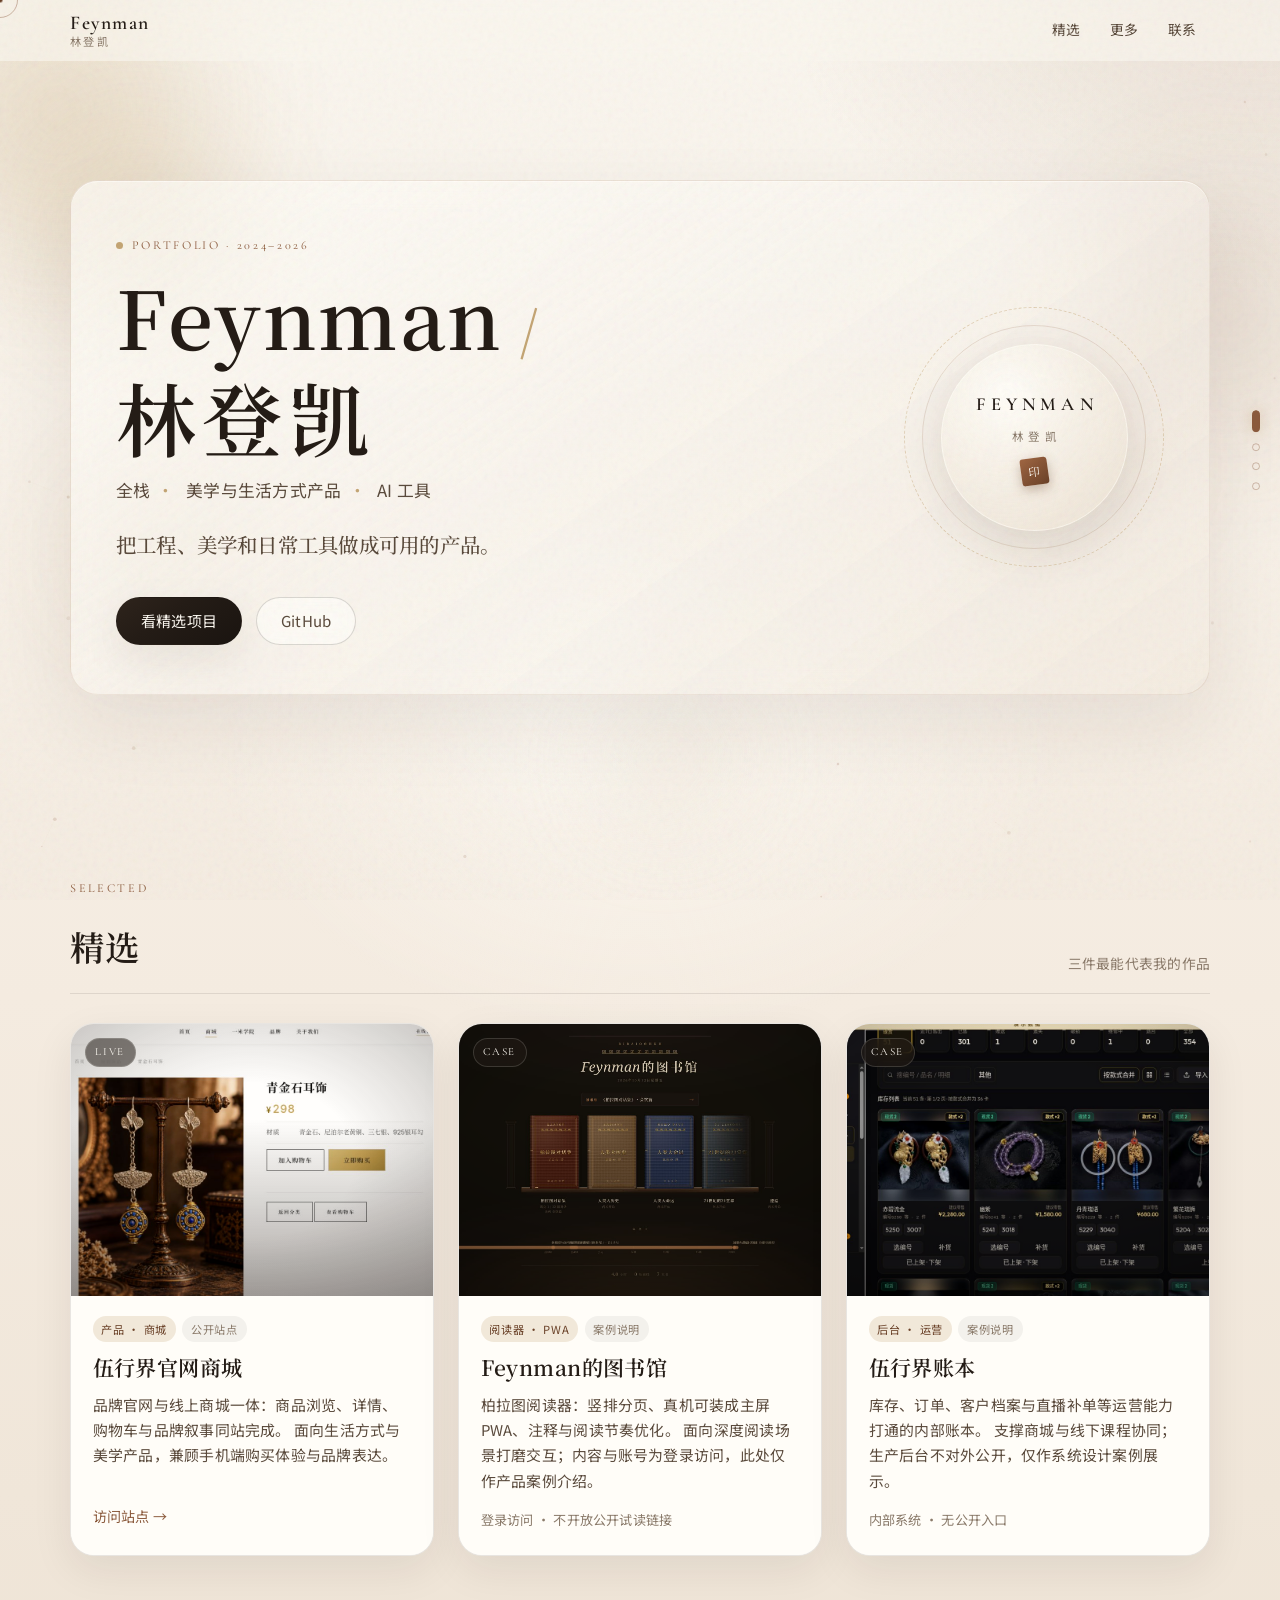
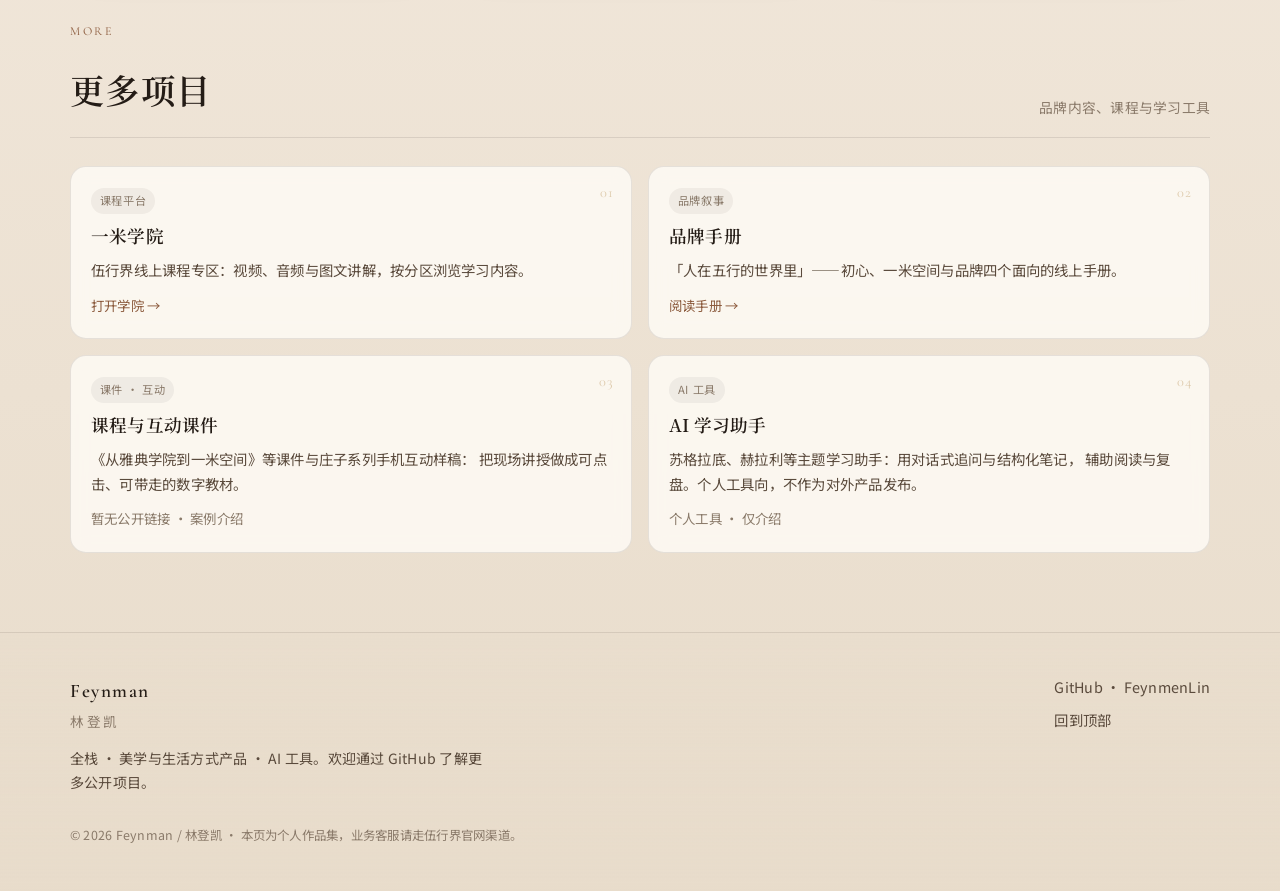
==== index.html @ cd32bf7f "Add Feynman portfolio site Static HTML, CSS, and JS for the Feynman portfolio, including featured im" ====
<!DOCTYPE html>
<html lang="zh-Hans">
<head>
  <meta charset="utf-8" />
  <meta name="viewport" content="width=device-width, initial-scale=1" />
  <meta name="description" content="Feynman / 林登凯的个人作品集：全栈工程、美学与生活方式产品、AI 工具。" />
  <meta name="author" content="Feynman / 林登凯" />
  <meta property="og:title" content="Feynman / 林登凯 · 作品集" />
  <meta property="og:description" content="把工程、美学和日常工具做成可用的产品。" />
  <meta property="og:type" content="website" />
  <meta name="theme-color" content="#f4ebe0" />
  <title>Feynman / 林登凯 · 作品集</title>
  <link rel="preconnect" href="https://fonts.googleapis.com" />
  <link rel="preconnect" href="https://fonts.gstatic.com" crossorigin />
  <link href="https://fonts.googleapis.com/css2?family=Cormorant+Garamond:ital,wght@0,500;0,600;1,500&family=Noto+Sans+SC:wght@400;500;600&family=Noto+Serif+SC:wght@500;600&display=swap" rel="stylesheet" />
  <link rel="stylesheet" href="styles.css" />
</head>
<body>
  <div class="grain" aria-hidden="true"></div>
  <canvas class="dot-field" id="dot-field" aria-hidden="true"></canvas>
  <div class="scroll-progress" id="scroll-progress" aria-hidden="true"></div>
  <div class="cursor-dot" aria-hidden="true"></div>
  <div class="cursor-ring" aria-hidden="true"></div>

  <a class="skip" href="#main">跳到正文</a>

  <aside class="section-rail" aria-hidden="true">
    <a href="#top" data-rail="top" title="首页"></a>
    <a href="#featured" data-rail="featured" title="精选"></a>
    <a href="#more" data-rail="more" title="更多"></a>
    <a href="#contact" data-rail="contact" title="联系"></a>
  </aside>

  <header class="topnav" id="topnav">
    <div class="wrap inner">
      <a class="brand" href="#top" aria-label="回到顶部" data-magnetic>
        <span class="en">Feynman</span>
        <span class="zh">林登凯</span>
      </a>
      <nav class="nav-links" aria-label="页面导航">
        <a href="#featured" data-magnetic>精选</a>
        <a href="#more" data-magnetic>更多</a>
        <a href="#contact" data-magnetic>联系</a>
      </nav>
    </div>
  </header>

  <main id="main">
    <section class="hero wrap" id="top">
      <div class="hero-aurora" aria-hidden="true">
        <span class="mesh mesh-a"></span>
        <span class="mesh mesh-b"></span>
        <span class="mesh mesh-c"></span>
        <span class="mesh mesh-d"></span>
      </div>
      <div class="hero-orbs" aria-hidden="true">
        <span class="orb orb-a"></span>
        <span class="orb orb-b"></span>
        <span class="orb orb-c"></span>
      </div>

      <div class="hero-panel" data-tilt>
        <div class="hero-copy" data-reveal>
          <p class="hero-kicker"><span class="kicker-pulse"></span>Portfolio · 2024–2026</p>
          <h1 class="hero-title" aria-label="Feynman / 林登凯">
            <span class="title-line" data-split="Feynman"></span>
            <span class="title-sep" aria-hidden="true">/</span>
            <span class="title-line zh-line" data-split="林登凯"></span>
          </h1>
          <p class="hero-roles">
            <span>全栈</span><span class="dot">·</span>
            <span>美学与生活方式产品</span><span class="dot">·</span>
            <span>AI 工具</span>
          </p>
          <p class="hero-lead">把工程、美学和日常工具做成可用的产品。</p>
          <div class="hero-actions">
            <a class="btn btn-primary" href="#featured" data-magnetic>
              <span>看精选项目</span>
              <span class="btn-sheen" aria-hidden="true"></span>
            </a>
            <a class="btn btn-ghost" href="https://github.com/FeynmenLin" target="_blank" rel="noopener noreferrer" data-magnetic>GitHub</a>
          </div>
        </div>

        <div class="hero-aside" data-reveal data-reveal-delay="160" aria-hidden="true">
          <div class="hero-seal">
            <div class="seal-ring seal-ring-outer"></div>
            <div class="seal-ring seal-ring-mid"></div>
            <div class="seal-core">
              <span class="seal-en">FEYNMAN</span>
              <span class="seal-zh">林登凯</span>
              <span class="seal-mark">印</span>
            </div>
            <div class="seal-glow"></div>
          </div>
        </div>
      </div>
    </section>

    <section class="wrap section" id="featured" aria-labelledby="featured-title">
      <div class="section-head" data-reveal>
        <div>
          <p class="section-kicker">Selected</p>
          <h2 id="featured-title">精选</h2>
        </div>
        <p class="hint">三件最能代表我的作品</p>
      </div>

      <div class="featured-grid">
        <article class="card featured-card" data-reveal data-card-tilt>
          <a class="card-media" href="https://wuxingjie.vip" target="_blank" rel="noopener noreferrer" tabindex="-1" aria-hidden="true">
            <img src="assets/featured-mall.jpg" alt="" width="1280" height="800" loading="eager" decoding="async" />
            <span class="media-vignette"></span>
            <span class="media-glow"></span>
            <span class="media-shine"></span>
            <span class="media-label">Live</span>
          </a>
          <div class="card-body">
            <div class="card-meta">
              <span class="tag">产品 · 商城</span>
              <span class="tag muted">公开站点</span>
            </div>
            <h3>伍行界官网商城</h3>
            <p>
              品牌官网与线上商城一体：商品浏览、详情、购物车与品牌叙事同站完成。
              面向生活方式与美学产品，兼顾手机端购买体验与品牌表达。
            </p>
            <div class="card-actions">
              <a class="link" href="https://wuxingjie.vip" target="_blank" rel="noopener noreferrer" data-magnetic>访问站点 →</a>
            </div>
          </div>
        </article>

        <article class="card featured-card" data-reveal data-reveal-delay="80" data-card-tilt>
          <div class="card-media" aria-hidden="true">
            <img src="assets/featured-library.jpg" alt="" width="1280" height="800" loading="lazy" decoding="async" />
            <span class="media-vignette"></span>
            <span class="media-glow"></span>
            <span class="media-shine"></span>
            <span class="media-label">Case</span>
          </div>
          <div class="card-body">
            <div class="card-meta">
              <span class="tag">阅读器 · PWA</span>
              <span class="tag muted">案例说明</span>
            </div>
            <h3>Feynman的图书馆</h3>
            <p>
              柏拉图阅读器：竖排分页、真机可装成主屏 PWA、注释与阅读节奏优化。
              面向深度阅读场景打磨交互；内容与账号为登录访问，此处仅作产品案例介绍。
            </p>
            <div class="card-actions">
              <span class="note">登录访问 · 不开放公开试读链接</span>
            </div>
          </div>
        </article>

        <article class="card featured-card" data-reveal data-reveal-delay="160" data-card-tilt>
          <div class="card-media" aria-hidden="true">
            <img src="assets/featured-ledger.jpg" alt="" width="1280" height="800" loading="lazy" decoding="async" />
            <span class="media-vignette"></span>
            <span class="media-glow"></span>
            <span class="media-shine"></span>
            <span class="media-label">Case</span>
          </div>
          <div class="card-body">
            <div class="card-meta">
              <span class="tag">后台 · 运营</span>
              <span class="tag muted">案例说明</span>
            </div>
            <h3>伍行界账本</h3>
            <p>
              库存、订单、客户档案与直播补单等运营能力打通的内部账本。
              支撑商城与线下课程协同；生产后台不对外公开，仅作系统设计案例展示。
            </p>
            <div class="card-actions">
              <span class="note">内部系统 · 无公开入口</span>
            </div>
          </div>
        </article>
      </div>
    </section>

    <section class="wrap section" id="more" aria-labelledby="more-title">
      <div class="section-head" data-reveal>
        <div>
          <p class="section-kicker">More</p>
          <h2 id="more-title">更多项目</h2>
        </div>
        <p class="hint">品牌内容、课程与学习工具</p>
      </div>

      <div class="more-grid">
        <article class="mini" data-reveal data-card-tilt>
          <div class="mini-index" aria-hidden="true">01</div>
          <div class="card-meta">
            <span class="tag muted">课程平台</span>
          </div>
          <h3>一米学院</h3>
          <p>伍行界线上课程专区：视频、音频与图文讲解，按分区浏览学习内容。</p>
          <div class="links">
            <a href="https://wuxingjie.vip/academy.html" target="_blank" rel="noopener noreferrer" data-magnetic>打开学院 →</a>
          </div>
        </article>

        <article class="mini" data-reveal data-reveal-delay="60" data-card-tilt>
          <div class="mini-index" aria-hidden="true">02</div>
          <div class="card-meta">
            <span class="tag muted">品牌叙事</span>
          </div>
          <h3>品牌手册</h3>
          <p>「人在五行的世界里」——初心、一米空间与品牌四个面向的线上手册。</p>
          <div class="links">
            <a href="https://wuxingjie.vip/brand.html" target="_blank" rel="noopener noreferrer" data-magnetic>阅读手册 →</a>
          </div>
        </article>

        <article class="mini" data-reveal data-reveal-delay="120" data-card-tilt>
          <div class="mini-index" aria-hidden="true">03</div>
          <div class="card-meta">
            <span class="tag muted">课件 · 互动</span>
          </div>
          <h3>课程与互动课件</h3>
          <p>
            《从雅典学院到一米空间》等课件与庄子系列手机互动样稿：
            把现场讲授做成可点击、可带走的数字教材。
          </p>
          <div class="links">
            <span class="plain">暂无公开链接 · 案例介绍</span>
          </div>
        </article>

        <article class="mini" data-reveal data-reveal-delay="180" data-card-tilt>
          <div class="mini-index" aria-hidden="true">04</div>
          <div class="card-meta">
            <span class="tag muted">AI 工具</span>
          </div>
          <h3>AI 学习助手</h3>
          <p>
            苏格拉底、赫拉利等主题学习助手：用对话式追问与结构化笔记，
            辅助阅读与复盘。个人工具向，不作为对外产品发布。
          </p>
          <div class="links">
            <span class="plain">个人工具 · 仅介绍</span>
          </div>
        </article>
      </div>
    </section>
  </main>

  <footer class="site-footer" id="contact">
    <div class="wrap footer-inner" data-reveal>
      <div class="footer-brand">
        <div class="en">Feynman</div>
        <div class="zh">林登凯</div>
        <p class="blurb">全栈 · 美学与生活方式产品 · AI 工具。欢迎通过 GitHub 了解更多公开项目。</p>
      </div>
      <div class="footer-links">
        <a href="https://github.com/FeynmenLin" target="_blank" rel="noopener noreferrer" data-magnetic>GitHub · FeynmenLin</a>
        <a href="#top" data-magnetic>回到顶部</a>
      </div>
    </div>
    <div class="wrap footer-note">
      © <span id="y"></span> Feynman / 林登凯 · 本页为个人作品集，业务客服请走伍行界官网渠道。
    </div>
  </footer>

  <script src="script.js" defer></script>
</body>
</html>
---- styles.css ----
/* Feynman / 林登凯 — premium paper & ink portfolio (v2 wow) */

:root {
  --ink: #241c16;
  --ink-soft: #5a4a3c;
  --ink-mute: #8a7a6a;
  --paper: #f4ebe0;
  --paper-deep: #e8dccb;
  --cream: #faf6ef;
  --card: #fffdf8;
  --line: rgba(36, 28, 22, 0.1);
  --line-strong: rgba(36, 28, 22, 0.16);
  --accent: #8b5a3c;
  --accent-deep: #6a4128;
  --accent-soft: rgba(139, 90, 60, 0.12);
  --gold: #c4a574;
  --gold-soft: rgba(196, 165, 116, 0.24);
  --gold-glow: rgba(196, 165, 116, 0.45);
  --radius: 24px;
  --radius-sm: 16px;
  --shadow: 0 14px 40px rgba(36, 28, 22, 0.08);
  --shadow-hover: 0 28px 64px rgba(36, 28, 22, 0.16);
  --max: 1140px;
  --nav-h: 3.75rem;
  --font-sans: "Noto Sans SC", "PingFang SC", "Hiragino Sans GB",
    "Microsoft YaHei", system-ui, -apple-system, sans-serif;
  --font-serif: "Noto Serif SC", "Songti SC", "Source Han Serif SC",
    "STSong", Georgia, serif;
  --font-en: "Cormorant Garamond", "Iowan Old Style", Palatino, Georgia, serif;
  --ease-out: cubic-bezier(0.22, 1, 0.36, 1);
  --ease-spring: cubic-bezier(0.34, 1.4, 0.64, 1);
}

*,
*::before,
*::after {
  box-sizing: border-box;
}

html {
  scroll-behavior: smooth;
  -webkit-text-size-adjust: 100%;
}

body {
  margin: 0;
  min-height: 100vh;
  color: var(--ink);
  background:
    radial-gradient(1100px 640px at 6% -12%, rgba(196, 165, 116, 0.32), transparent 58%),
    radial-gradient(900px 560px at 98% 0%, rgba(139, 90, 60, 0.14), transparent 52%),
    radial-gradient(700px 480px at 50% 30%, rgba(255, 253, 248, 0.55), transparent 60%),
    linear-gradient(180deg, var(--cream) 0%, var(--paper) 40%, var(--paper-deep) 100%);
  font-family: var(--font-sans);
  font-size: 16px;
  line-height: 1.7;
  letter-spacing: 0.015em;
  overflow-x: hidden;
}

body.has-custom-cursor,
body.has-custom-cursor a,
body.has-custom-cursor button {
  cursor: none;
}

img {
  max-width: 100%;
  display: block;
}

a {
  color: inherit;
  text-decoration: none;
}

a:hover {
  color: var(--accent-deep);
}

/* —— Film grain —— */
.grain {
  pointer-events: none;
  position: fixed;
  inset: 0;
  z-index: 80;
  opacity: 0.055;
  mix-blend-mode: multiply;
  background-image: url("data:image/svg+xml,%3Csvg viewBox='0 0 200 200' xmlns='http://www.w3.org/2000/svg'%3E%3Cfilter id='n'%3E%3CfeTurbulence type='fractalNoise' baseFrequency='0.9' numOctaves='4' stitchTiles='stitch'/%3E%3C/filter%3E%3Crect width='100%25' height='100%25' filter='url(%23n)'/%3E%3C/svg%3E");
  animation: grain-shift 8s steps(6) infinite;
}

@keyframes grain-shift {
  0%, 100% { transform: translate(0, 0); }
  20% { transform: translate(-1%, 1%); }
  40% { transform: translate(1%, -1%); }
  60% { transform: translate(-1%, -1%); }
  80% { transform: translate(1%, 1%); }
}

/* —— Ambient dot field —— */
.dot-field {
  pointer-events: none;
  position: fixed;
  inset: 0;
  z-index: 1;
  opacity: 0.55;
}

/* —— Scroll progress —— */
.scroll-progress {
  position: fixed;
  top: 0;
  left: 0;
  height: 2px;
  width: 0%;
  z-index: 95;
  background: linear-gradient(90deg, var(--gold), var(--accent), var(--gold));
  box-shadow: 0 0 12px var(--gold-glow);
  transform-origin: left center;
  transition: width 0.05s linear;
}

/* —— Section rail (desktop) —— */
.section-rail {
  display: none;
  position: fixed;
  right: 1.25rem;
  top: 50%;
  transform: translateY(-50%);
  z-index: 45;
  flex-direction: column;
  gap: 0.7rem;
}

@media (min-width: 1100px) {
  .section-rail {
    display: flex;
  }
}

.section-rail a {
  width: 8px;
  height: 8px;
  border-radius: 50%;
  border: 1px solid rgba(139, 90, 60, 0.35);
  background: transparent;
  transition: transform 0.3s var(--ease-out), background 0.3s ease,
    box-shadow 0.3s ease, height 0.3s var(--ease-out), border-radius 0.3s ease;
}

.section-rail a.is-active {
  height: 22px;
  border-radius: 6px;
  background: var(--accent);
  border-color: var(--accent);
  box-shadow: 0 0 14px var(--gold-glow);
}

/* —— Custom cursor —— */
.cursor-dot,
.cursor-ring {
  display: none;
  pointer-events: none;
  position: fixed;
  top: 0;
  left: 0;
  z-index: 90;
  border-radius: 50%;
  transform: translate(-50%, -50%);
}

body.has-custom-cursor .cursor-dot {
  display: block;
  width: 5px;
  height: 5px;
  background: var(--accent-deep);
  mix-blend-mode: multiply;
}

body.has-custom-cursor .cursor-ring {
  display: block;
  width: 36px;
  height: 36px;
  border: 1px solid rgba(139, 90, 60, 0.4);
  transition: width 0.3s var(--ease-out), height 0.3s var(--ease-out),
    border-color 0.25s ease, background 0.25s ease, opacity 0.25s ease;
}

body.has-custom-cursor.cursor-hover .cursor-ring {
  width: 58px;
  height: 58px;
  border-color: rgba(139, 90, 60, 0.75);
  background: rgba(196, 165, 116, 0.14);
}

.skip {
  position: absolute;
  left: -999px;
  top: 0;
  background: var(--ink);
  color: var(--cream);
  padding: 0.6rem 1rem;
  z-index: 100;
}

.skip:focus {
  left: 1rem;
  top: 1rem;
}

.wrap {
  width: min(100% - 2.2rem, var(--max));
  margin-inline: auto;
}

/* —— Nav —— */
.topnav {
  position: sticky;
  top: 0;
  z-index: 40;
  backdrop-filter: blur(20px) saturate(1.25);
  -webkit-backdrop-filter: blur(20px) saturate(1.25);
  background: rgba(250, 246, 239, 0.68);
  border-bottom: 1px solid transparent;
  transition: background 0.35s ease, border-color 0.35s ease, box-shadow 0.35s ease;
}

.topnav.is-scrolled {
  background: rgba(250, 246, 239, 0.9);
  border-bottom-color: var(--line);
  box-shadow: 0 10px 32px rgba(36, 28, 22, 0.06);
}

.topnav .inner {
  display: flex;
  align-items: center;
  justify-content: space-between;
  gap: 1rem;
  min-height: var(--nav-h);
}

.brand {
  display: flex;
  flex-direction: column;
  gap: 0.05rem;
  line-height: 1.15;
  will-change: transform;
}

.brand .en {
  font-family: var(--font-en);
  font-size: 1.22rem;
  font-weight: 600;
  letter-spacing: 0.08em;
}

.brand .zh {
  font-size: 0.7rem;
  color: var(--ink-mute);
  letter-spacing: 0.22em;
}

.nav-links {
  display: flex;
  gap: 0.15rem;
  flex-wrap: wrap;
  justify-content: flex-end;
}

.nav-links a {
  font-size: 0.86rem;
  color: var(--ink-soft);
  padding: 0.4rem 0.85rem;
  border-radius: 999px;
  transition: background 0.25s ease, color 0.25s ease;
  will-change: transform;
}

.nav-links a:hover,
.nav-links a.is-active {
  background: var(--accent-soft);
  color: var(--accent-deep);
}

/* —— Hero —— */
.hero {
  position: relative;
  padding: 3.5rem 0 4rem;
  min-height: min(88vh, 760px);
  display: flex;
  align-items: center;
}

.hero-aurora {
  position: absolute;
  inset: -15% -10% -5%;
  pointer-events: none;
  z-index: 0;
  overflow: hidden;
}

.mesh {
  position: absolute;
  border-radius: 50%;
  filter: blur(60px);
  opacity: 0.7;
  will-change: transform, opacity;
}

.mesh-a {
  width: 420px;
  height: 420px;
  top: -5%;
  left: -8%;
  background: radial-gradient(circle, rgba(196, 165, 116, 0.55), transparent 68%);
  animation: mesh-drift-a 18s ease-in-out infinite;
}

.mesh-b {
  width: 360px;
  height: 360px;
  top: 20%;
  right: -6%;
  background: radial-gradient(circle, rgba(139, 90, 60, 0.28), transparent 70%);
  animation: mesh-drift-b 22s ease-in-out infinite;
}

.mesh-c {
  width: 280px;
  height: 280px;
  bottom: 5%;
  left: 35%;
  background: radial-gradient(circle, rgba(255, 253, 248, 0.85), transparent 70%);
  animation: mesh-drift-c 16s ease-in-out infinite;
}

.mesh-d {
  width: 200px;
  height: 200px;
  top: 55%;
  left: 8%;
  background: radial-gradient(circle, rgba(196, 165, 116, 0.35), transparent 70%);
  animation: mesh-drift-a 20s ease-in-out infinite reverse;
}

@keyframes mesh-drift-a {
  0%, 100% { transform: translate(0, 0) scale(1); }
  50% { transform: translate(40px, 30px) scale(1.08); }
}

@keyframes mesh-drift-b {
  0%, 100% { transform: translate(0, 0) scale(1); }
  50% { transform: translate(-35px, 25px) scale(1.1); }
}

@keyframes mesh-drift-c {
  0%, 100% { transform: translate(0, 0) scale(1); }
  50% { transform: translate(20px, -40px) scale(0.95); }
}

.hero-orbs {
  position: absolute;
  inset: -10% -5% auto;
  height: 120%;
  pointer-events: none;
  z-index: 0;
}

.orb {
  position: absolute;
  border-radius: 50%;
  filter: blur(44px);
  opacity: 0.5;
  will-change: transform;
}

.orb-a {
  width: 300px;
  height: 300px;
  top: 10%;
  left: -2%;
  background: radial-gradient(circle, rgba(196, 165, 116, 0.5), transparent 70%);
}

.orb-b {
  width: 240px;
  height: 240px;
  top: 40%;
  right: 5%;
  background: radial-gradient(circle, rgba(139, 90, 60, 0.25), transparent 70%);
}

.orb-c {
  width: 180px;
  height: 180px;
  bottom: 5%;
  left: 45%;
  background: radial-gradient(circle, rgba(232, 220, 203, 0.9), transparent 70%);
}

.hero-panel {
  position: relative;
  z-index: 2;
  width: 100%;
  display: grid;
  gap: 2.5rem;
  align-items: center;
  padding: 2rem 1.6rem;
  border-radius: 28px;
  border: 1px solid rgba(139, 90, 60, 0.12);
  background:
    linear-gradient(145deg, rgba(255, 253, 248, 0.55), rgba(255, 253, 248, 0.18) 45%, rgba(232, 220, 203, 0.25)),
    rgba(250, 246, 239, 0.35);
  box-shadow:
    inset 0 1px 0 rgba(255, 253, 248, 0.7),
    0 30px 80px rgba(36, 28, 22, 0.07);
  backdrop-filter: blur(12px);
  -webkit-backdrop-filter: blur(12px);
  transform-style: preserve-3d;
  will-change: transform;
  transition: box-shadow 0.4s ease;
}

.hero-panel.is-tilting {
  box-shadow:
    inset 0 1px 0 rgba(255, 253, 248, 0.8),
    0 40px 90px rgba(36, 28, 22, 0.12);
}

@media (min-width: 900px) {
  .hero-panel {
    grid-template-columns: 1.4fr 0.9fr;
    padding: 3rem 2.8rem;
    gap: 2rem;
  }
}

.hero-copy,
.hero-aside {
  position: relative;
  z-index: 1;
}

.hero-kicker,
.section-kicker {
  display: inline-flex;
  align-items: center;
  gap: 0.55rem;
  font-size: 0.76rem;
  letter-spacing: 0.22em;
  text-transform: uppercase;
  color: var(--accent);
  margin: 0 0 1.15rem;
  font-family: var(--font-en);
}

.kicker-pulse {
  width: 7px;
  height: 7px;
  border-radius: 50%;
  background: var(--gold);
  box-shadow: 0 0 0 0 var(--gold-glow);
  animation: pulse-dot 2.4s ease-out infinite;
}

@keyframes pulse-dot {
  0% { box-shadow: 0 0 0 0 var(--gold-glow); }
  70% { box-shadow: 0 0 0 10px transparent; }
  100% { box-shadow: 0 0 0 0 transparent; }
}

.hero-title {
  margin: 0 0 1.1rem;
  font-family: var(--font-serif);
  font-weight: 600;
  font-size: clamp(2.8rem, 8vw, 5rem);
  line-height: 1.05;
  letter-spacing: 0.02em;
  display: flex;
  flex-wrap: wrap;
  align-items: baseline;
  gap: 0.15em 0.2em;
}

.hero-title .title-line {
  display: inline-flex;
}

.hero-title .char {
  display: inline-block;
  opacity: 0;
  transform: translateY(1.1em) rotate(4deg);
  filter: blur(4px);
  transition: opacity 0.7s var(--ease-out), transform 0.85s var(--ease-out),
    filter 0.7s ease, text-shadow 0.5s ease;
}

.hero-title.is-in .char {
  opacity: 1;
  transform: none;
  filter: none;
}

.hero-title .char:hover {
  text-shadow: 0 0 28px var(--gold-glow);
  color: var(--accent-deep);
}

.title-sep {
  color: var(--gold);
  font-weight: 400;
  font-family: var(--font-en);
  font-size: 0.72em;
  opacity: 0;
  transform: scale(0.6);
  transition: opacity 0.6s ease 0.35s, transform 0.7s var(--ease-spring) 0.35s;
}

.hero-title.is-in .title-sep {
  opacity: 1;
  transform: none;
}

.zh-line {
  letter-spacing: 0.08em;
}

.hero-roles {
  margin: 0 0 1.4rem;
  color: var(--ink-soft);
  font-size: 1.05rem;
  opacity: 0;
  transform: translateY(12px);
  transition: opacity 0.7s ease 0.55s, transform 0.7s var(--ease-out) 0.55s;
}

.hero-copy.is-visible .hero-roles {
  opacity: 1;
  transform: none;
}

.hero-roles .dot {
  margin: 0 0.45rem;
  color: var(--gold);
}

.hero-lead {
  max-width: 34rem;
  margin: 0 0 2.2rem;
  font-size: clamp(1.12rem, 2.2vw, 1.28rem);
  color: var(--ink-soft);
  font-family: var(--font-serif);
  font-weight: 500;
  line-height: 1.7;
  opacity: 0;
  transform: translateY(12px);
  transition: opacity 0.7s ease 0.7s, transform 0.7s var(--ease-out) 0.7s;
}

.hero-copy.is-visible .hero-lead {
  opacity: 1;
  transform: none;
}

.hero-actions {
  display: flex;
  flex-wrap: wrap;
  gap: 0.85rem;
  opacity: 0;
  transform: translateY(12px);
  transition: opacity 0.7s ease 0.85s, transform 0.7s var(--ease-out) 0.85s;
}

.hero-copy.is-visible .hero-actions {
  opacity: 1;
  transform: none;
}

.hero-aside {
  display: none;
}

@media (min-width: 900px) {
  .hero-aside {
    display: flex;
    justify-content: flex-end;
    align-items: center;
  }
}

/* —— Ink seal —— */
.hero-seal {
  position: relative;
  width: min(100%, 260px);
  aspect-ratio: 1;
  display: flex;
  align-items: center;
  justify-content: center;
}

.seal-ring {
  position: absolute;
  inset: 0;
  border-radius: 50%;
  border: 1px solid rgba(139, 90, 60, 0.22);
}

.seal-ring-outer {
  animation: seal-spin 48s linear infinite;
  border-style: dashed;
  border-color: rgba(196, 165, 116, 0.45);
}

.seal-ring-mid {
  inset: 18px;
  border-color: rgba(139, 90, 60, 0.16);
  animation: seal-spin 36s linear infinite reverse;
}

.seal-core {
  position: relative;
  z-index: 2;
  width: 72%;
  aspect-ratio: 1;
  border-radius: 50%;
  display: flex;
  flex-direction: column;
  align-items: center;
  justify-content: center;
  gap: 0.4rem;
  text-align: center;
  background:
    radial-gradient(circle at 35% 28%, rgba(255, 253, 248, 0.98), rgba(232, 220, 203, 0.65)),
    linear-gradient(145deg, rgba(196, 165, 116, 0.22), transparent 60%);
  box-shadow:
    inset 0 0 0 1px rgba(255, 253, 248, 0.55),
    0 18px 48px rgba(36, 28, 22, 0.1);
  animation: seal-breathe 5s ease-in-out infinite;
}

.seal-glow {
  position: absolute;
  inset: 8%;
  border-radius: 50%;
  background: radial-gradient(circle, var(--gold-glow), transparent 65%);
  opacity: 0.45;
  filter: blur(20px);
  animation: seal-glow-pulse 4s ease-in-out infinite;
  z-index: 0;
}

@keyframes seal-spin {
  to { transform: rotate(360deg); }
}

@keyframes seal-breathe {
  0%, 100% { transform: scale(1); }
  50% { transform: scale(1.025); }
}

@keyframes seal-glow-pulse {
  0%, 100% { opacity: 0.35; transform: scale(0.95); }
  50% { opacity: 0.6; transform: scale(1.05); }
}

.seal-en {
  font-family: var(--font-en);
  font-size: 1.15rem;
  letter-spacing: 0.28em;
  font-weight: 600;
  padding-left: 0.28em;
}

.seal-zh {
  font-size: 0.72rem;
  letter-spacing: 0.4em;
  color: var(--ink-mute);
  padding-left: 0.4em;
}

.seal-mark {
  margin-top: 0.35rem;
  width: 1.7rem;
  height: 1.7rem;
  display: flex;
  align-items: center;
  justify-content: center;
  font-size: 0.72rem;
  font-family: var(--font-serif);
  color: var(--cream);
  background: linear-gradient(145deg, #a06642, #6a4128);
  border-radius: 3px;
  box-shadow: 0 4px 12px rgba(106, 65, 40, 0.35);
  transform: rotate(-8deg);
  letter-spacing: 0;
}

/* —— Buttons —— */
.btn {
  position: relative;
  display: inline-flex;
  align-items: center;
  justify-content: center;
  gap: 0.4rem;
  min-height: 3rem;
  padding: 0.65rem 1.5rem;
  border-radius: 999px;
  font-size: 0.94rem;
  border: 1px solid transparent;
  overflow: hidden;
  transition: transform 0.3s var(--ease-out), background 0.25s ease,
    border-color 0.25s ease, box-shadow 0.3s ease;
  will-change: transform;
}

.btn:hover {
  transform: translateY(-3px);
}

.btn-primary {
  background: linear-gradient(145deg, #2e241c, var(--ink) 40%, #1a1410);
  color: var(--cream);
  box-shadow: var(--shadow), 0 0 0 0 transparent;
}

.btn-primary:hover {
  background: linear-gradient(145deg, var(--accent), var(--accent-deep));
  color: var(--cream);
  box-shadow: var(--shadow-hover), 0 0 28px rgba(139, 90, 60, 0.25);
}

.btn-sheen {
  position: absolute;
  inset: 0;
  background: linear-gradient(
    105deg,
    transparent 35%,
    rgba(255, 253, 248, 0.22) 50%,
    transparent 65%
  );
  transform: translateX(-130%);
  transition: transform 0.7s var(--ease-out);
  pointer-events: none;
}

.btn-primary:hover .btn-sheen {
  transform: translateX(130%);
}

.btn-ghost {
  background: rgba(255, 253, 248, 0.6);
  border-color: var(--line-strong);
  color: var(--ink-soft);
  backdrop-filter: blur(8px);
}

.btn-ghost:hover {
  border-color: var(--accent);
  color: var(--accent-deep);
  background: var(--accent-soft);
}

/* —— Sections —— */
.section {
  padding: 3.2rem 0 0.5rem;
  position: relative;
  z-index: 2;
}

.section-head {
  display: flex;
  align-items: flex-end;
  justify-content: space-between;
  gap: 1rem;
  margin-bottom: 1.8rem;
  flex-wrap: wrap;
  padding-bottom: 1.1rem;
  border-bottom: 1px solid var(--line);
}

.section-head h2 {
  margin: 0;
  font-family: var(--font-serif);
  font-size: clamp(1.65rem, 3.2vw, 2.15rem);
  font-weight: 600;
  letter-spacing: 0.04em;
}

.section-head .hint {
  margin: 0;
  font-size: 0.86rem;
  color: var(--ink-mute);
}

/* —— Featured —— */
.featured-grid {
  display: grid;
  gap: 1.5rem;
}

@media (min-width: 860px) {
  .featured-grid {
    grid-template-columns: repeat(3, 1fr);
  }
}

.card {
  background: var(--card);
  border: 1px solid var(--line);
  border-radius: var(--radius);
  box-shadow: var(--shadow);
  overflow: hidden;
  display: flex;
  flex-direction: column;
  min-height: 100%;
  transform-style: preserve-3d;
  transition: transform 0.4s var(--ease-out), box-shadow 0.4s var(--ease-out),
    border-color 0.3s ease;
  will-change: transform;
}

.card:hover {
  box-shadow: var(--shadow-hover);
  border-color: rgba(139, 90, 60, 0.3);
}

.card-media {
  position: relative;
  display: block;
  aspect-ratio: 16 / 11;
  overflow: hidden;
  background:
    linear-gradient(135deg, #e8dccb, #f4ebe0 50%, #d9c9b2);
}

@media (min-width: 860px) {
  .card-media {
    aspect-ratio: 4 / 3;
  }
}

.card-media img {
  width: 100%;
  height: 100%;
  object-fit: cover;
  object-position: top center;
  transform: scale(1.04);
  transition: transform 0.9s var(--ease-out), filter 0.6s ease;
  filter: saturate(1.05) contrast(1.04);
}

.card:hover .card-media img {
  transform: scale(1.12);
  filter: saturate(1.12) contrast(1.08);
}

.media-vignette {
  position: absolute;
  inset: 0;
  background:
    linear-gradient(180deg, transparent 35%, rgba(36, 28, 22, 0.45) 100%),
    radial-gradient(ellipse at center, transparent 40%, rgba(36, 28, 22, 0.28) 100%);
  pointer-events: none;
  mix-blend-mode: multiply;
  opacity: 0.85;
  transition: opacity 0.4s ease;
}

.card:hover .media-vignette {
  opacity: 0.65;
}

.media-glow {
  position: absolute;
  inset: auto -20% -30% -20%;
  height: 55%;
  background: radial-gradient(ellipse at center, rgba(196, 165, 116, 0.35), transparent 70%);
  pointer-events: none;
  opacity: 0;
  transition: opacity 0.5s ease;
}

.card:hover .media-glow {
  opacity: 1;
}

.media-shine {
  position: absolute;
  inset: 0;
  background: linear-gradient(
    115deg,
    transparent 28%,
    rgba(255, 253, 248, 0.28) 48%,
    transparent 62%
  );
  transform: translateX(-130%) skewX(-12deg);
  transition: transform 0.9s var(--ease-out);
  pointer-events: none;
}

.card:hover .media-shine {
  transform: translateX(130%) skewX(-12deg);
}

.media-label {
  position: absolute;
  top: 0.85rem;
  left: 0.85rem;
  z-index: 2;
  font-family: var(--font-en);
  font-size: 0.68rem;
  letter-spacing: 0.16em;
  text-transform: uppercase;
  padding: 0.28rem 0.6rem;
  border-radius: 999px;
  color: var(--cream);
  background: rgba(36, 28, 22, 0.55);
  backdrop-filter: blur(8px);
  border: 1px solid rgba(255, 253, 248, 0.15);
}

.card-body {
  padding: 1.3rem 1.35rem 1.5rem;
  display: flex;
  flex-direction: column;
  gap: 0.65rem;
  flex: 1;
  position: relative;
  z-index: 1;
  background: linear-gradient(180deg, rgba(255, 253, 248, 0.98), var(--card));
}

.card-meta {
  display: flex;
  flex-wrap: wrap;
  gap: 0.4rem;
}

.tag {
  display: inline-flex;
  align-items: center;
  font-size: 0.7rem;
  letter-spacing: 0.06em;
  padding: 0.22rem 0.55rem;
  border-radius: 999px;
  background: var(--gold-soft);
  color: var(--accent-deep);
}

.tag.muted {
  background: rgba(36, 28, 22, 0.05);
  color: var(--ink-mute);
}

.card h3 {
  margin: 0;
  font-family: var(--font-serif);
  font-size: 1.32rem;
  font-weight: 600;
  letter-spacing: 0.02em;
  line-height: 1.35;
}

.card p {
  margin: 0;
  color: var(--ink-soft);
  font-size: 0.93rem;
  flex: 1;
}

.card-actions {
  display: flex;
  flex-wrap: wrap;
  gap: 0.55rem;
  margin-top: 0.35rem;
}

.card-actions .link {
  font-size: 0.88rem;
  color: var(--accent);
  border-bottom: 1px solid transparent;
  padding-bottom: 1px;
  transition: border-color 0.2s ease, color 0.2s ease;
}

.card-actions .link:hover {
  border-bottom-color: var(--accent);
  color: var(--accent-deep);
}

.card-actions .note {
  font-size: 0.82rem;
  color: var(--ink-mute);
}

/* —— More grid —— */
.more-grid {
  display: grid;
  gap: 0.95rem;
  grid-template-columns: 1fr;
}

@media (min-width: 640px) {
  .more-grid {
    grid-template-columns: repeat(2, 1fr);
  }
}

.mini {
  position: relative;
  background: rgba(255, 253, 248, 0.78);
  border: 1px solid var(--line);
  border-radius: var(--radius-sm);
  padding: 1.3rem 1.25rem 1.35rem;
  display: flex;
  flex-direction: column;
  gap: 0.45rem;
  overflow: hidden;
  backdrop-filter: blur(8px);
  transform-style: preserve-3d;
  transition: border-color 0.3s ease, background 0.3s ease,
    transform 0.35s var(--ease-out), box-shadow 0.35s ease;
  will-change: transform;
}

.mini::before {
  content: "";
  position: absolute;
  inset: 0;
  background: linear-gradient(
    125deg,
    transparent 40%,
    rgba(196, 165, 116, 0.12) 50%,
    transparent 60%
  );
  transform: translateX(-120%);
  transition: transform 0.7s var(--ease-out);
  pointer-events: none;
}

.mini:hover::before {
  transform: translateX(120%);
}

.mini:hover {
  border-color: rgba(139, 90, 60, 0.32);
  background: var(--card);
  box-shadow: var(--shadow);
}

.mini-index {
  position: absolute;
  top: 0.9rem;
  right: 1.05rem;
  font-family: var(--font-en);
  font-size: 0.9rem;
  letter-spacing: 0.08em;
  color: rgba(196, 165, 116, 0.55);
  transition: color 0.3s ease, transform 0.3s var(--ease-out);
}

.mini:hover .mini-index {
  color: var(--accent);
  transform: scale(1.08);
}

.mini h3 {
  margin: 0;
  font-size: 1.1rem;
  font-family: var(--font-serif);
  font-weight: 600;
}

.mini p {
  margin: 0;
  font-size: 0.9rem;
  color: var(--ink-soft);
  flex: 1;
}

.mini .links {
  display: flex;
  flex-wrap: wrap;
  gap: 0.7rem;
  margin-top: 0.25rem;
}

.mini .links a {
  font-size: 0.84rem;
  color: var(--accent);
}

.mini .links a:hover {
  color: var(--accent-deep);
  text-decoration: underline;
  text-underline-offset: 3px;
}

.mini .links .plain {
  font-size: 0.84rem;
  color: var(--ink-mute);
}

/* —— Footer —— */
.site-footer {
  position: relative;
  z-index: 2;
  margin-top: 4.5rem;
  padding: 2.6rem 0 2.8rem;
  border-top: 1px solid var(--line);
  background:
    linear-gradient(180deg, rgba(232, 220, 203, 0.3), rgba(232, 220, 203, 0.6));
}

.footer-inner {
  display: flex;
  flex-wrap: wrap;
  gap: 1.4rem;
  justify-content: space-between;
  align-items: flex-start;
}

.footer-brand .en {
  font-family: var(--font-en);
  font-weight: 600;
  letter-spacing: 0.08em;
  font-size: 1.2rem;
}

.footer-brand .zh {
  font-size: 0.85rem;
  color: var(--ink-mute);
  margin-top: 0.15rem;
  letter-spacing: 0.2em;
}

.footer-brand .blurb {
  margin: 0.85rem 0 0;
  max-width: 26rem;
  font-size: 0.88rem;
  color: var(--ink-soft);
}

.footer-links {
  display: flex;
  flex-direction: column;
  gap: 0.5rem;
  align-items: flex-start;
}

.footer-links a {
  font-size: 0.9rem;
  color: var(--ink-soft);
}

.footer-links a:hover {
  color: var(--accent-deep);
}

.footer-note {
  margin-top: 1.9rem;
  font-size: 0.78rem;
  color: var(--ink-mute);
}

/* —— Reveal —— */
[data-reveal] {
  opacity: 0;
  transform: translateY(28px);
  transition: opacity 0.8s var(--ease-out), transform 0.8s var(--ease-out);
  transition-delay: var(--reveal-delay, 0ms);
}

[data-reveal].is-visible {
  opacity: 1;
  transform: none;
}

/* —— Responsive —— */
@media (max-width: 520px) {
  .hero {
    min-height: auto;
    padding-top: 2.2rem;
    padding-bottom: 2.5rem;
  }

  .hero-panel {
    padding: 1.4rem 1.1rem;
    border-radius: 20px;
  }

  .hero-title {
    font-size: clamp(2.4rem, 11vw, 3.2rem);
  }

  .nav-links a {
    padding: 0.3rem 0.5rem;
    font-size: 0.8rem;
  }

  .card-media {
    aspect-ratio: 16 / 11;
  }
}

@media (prefers-reduced-motion: reduce) {
  html {
    scroll-behavior: auto;
  }

  .grain {
    animation: none;
  }

  .mesh,
  .seal-ring-outer,
  .seal-ring-mid,
  .seal-core,
  .seal-glow,
  .kicker-pulse {
    animation: none !important;
  }

  .card,
  .mini,
  .btn,
  .card-media img,
  .media-shine,
  .mini::before,
  .btn-sheen,
  [data-reveal],
  .hero-title .char,
  .title-sep,
  .hero-roles,
  .hero-lead,
  .hero-actions {
    transition: none !important;
  }

  [data-reveal],
  .hero-title .char,
  .title-sep,
  .hero-roles,
  .hero-lead,
  .hero-actions {
    opacity: 1 !important;
    transform: none !important;
    filter: none !important;
  }

  .card:hover .card-media img,
  .btn:hover {
    transform: none;
  }

  .orb,
  .dot-field {
    display: none;
  }

  body.has-custom-cursor,
  body.has-custom-cursor a,
  body.has-custom-cursor button {
    cursor: auto;
  }

  .cursor-dot,
  .cursor-ring {
    display: none !important;
  }
}
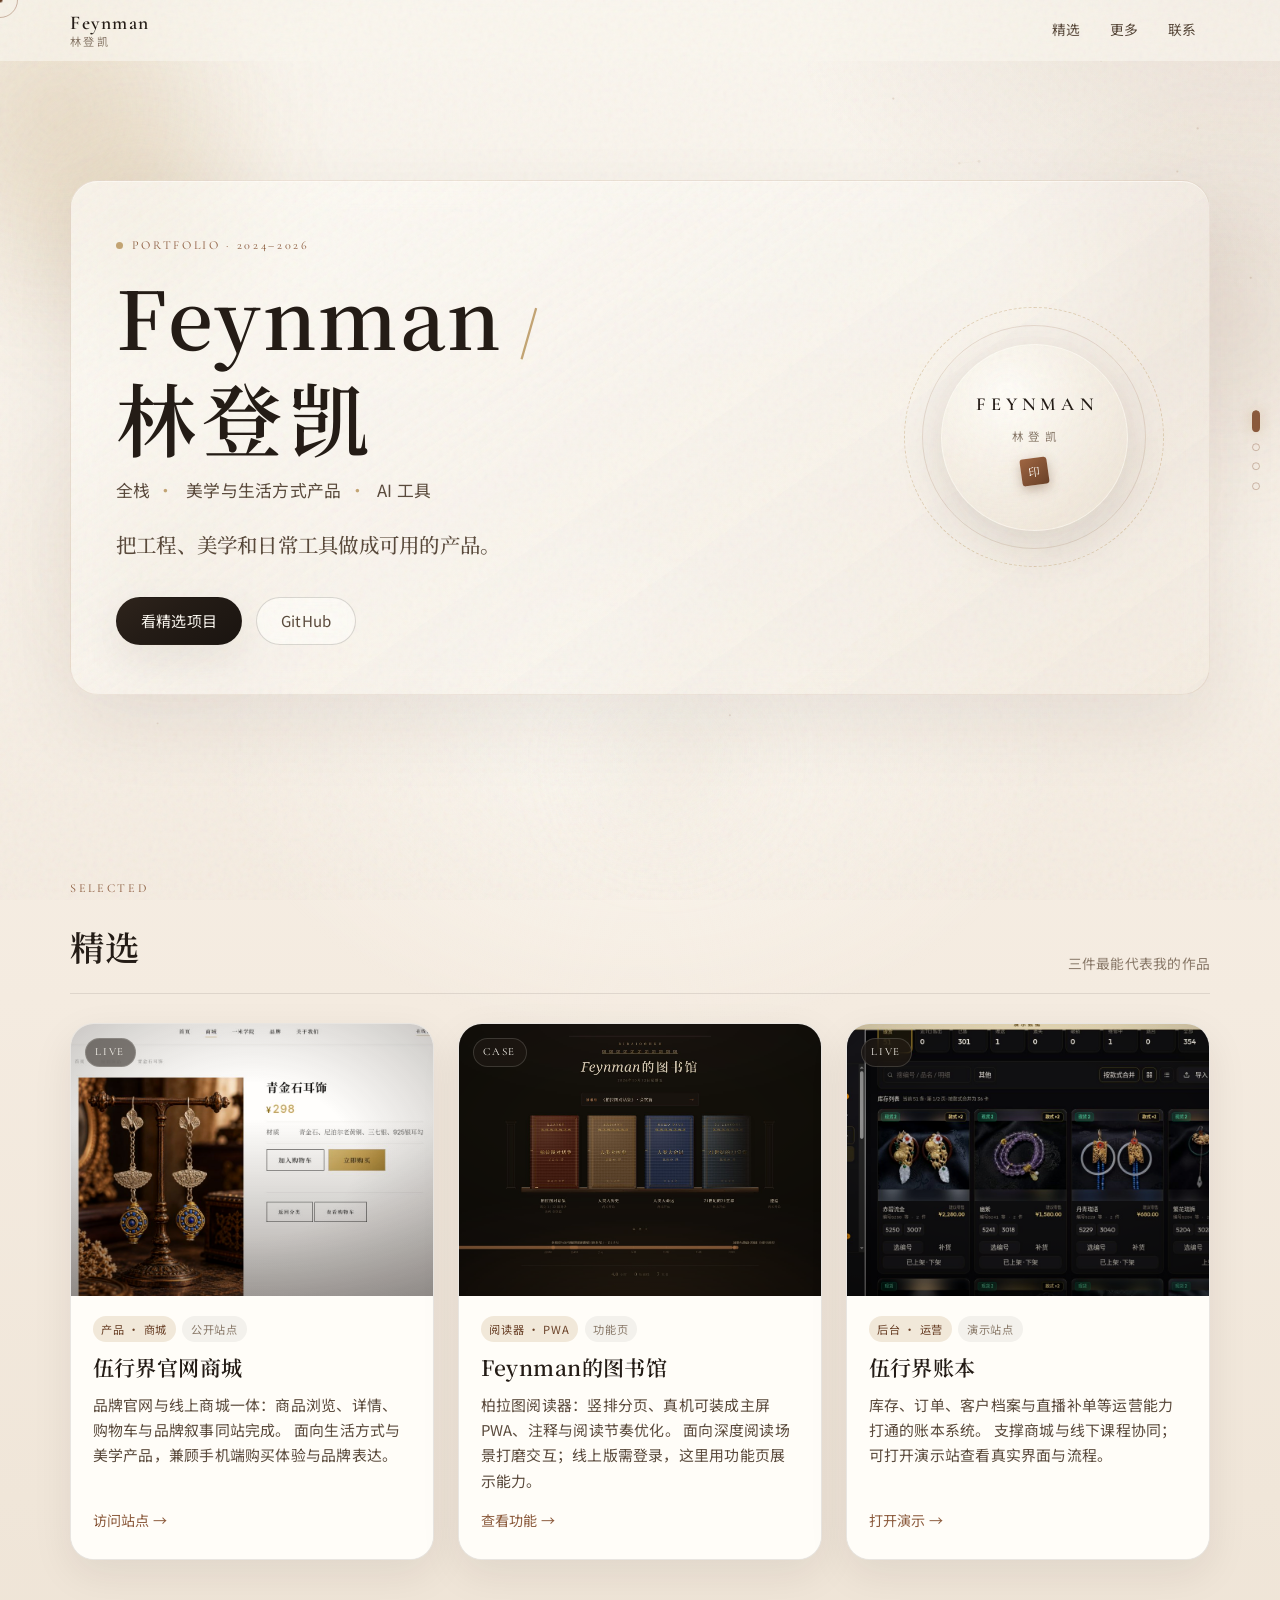
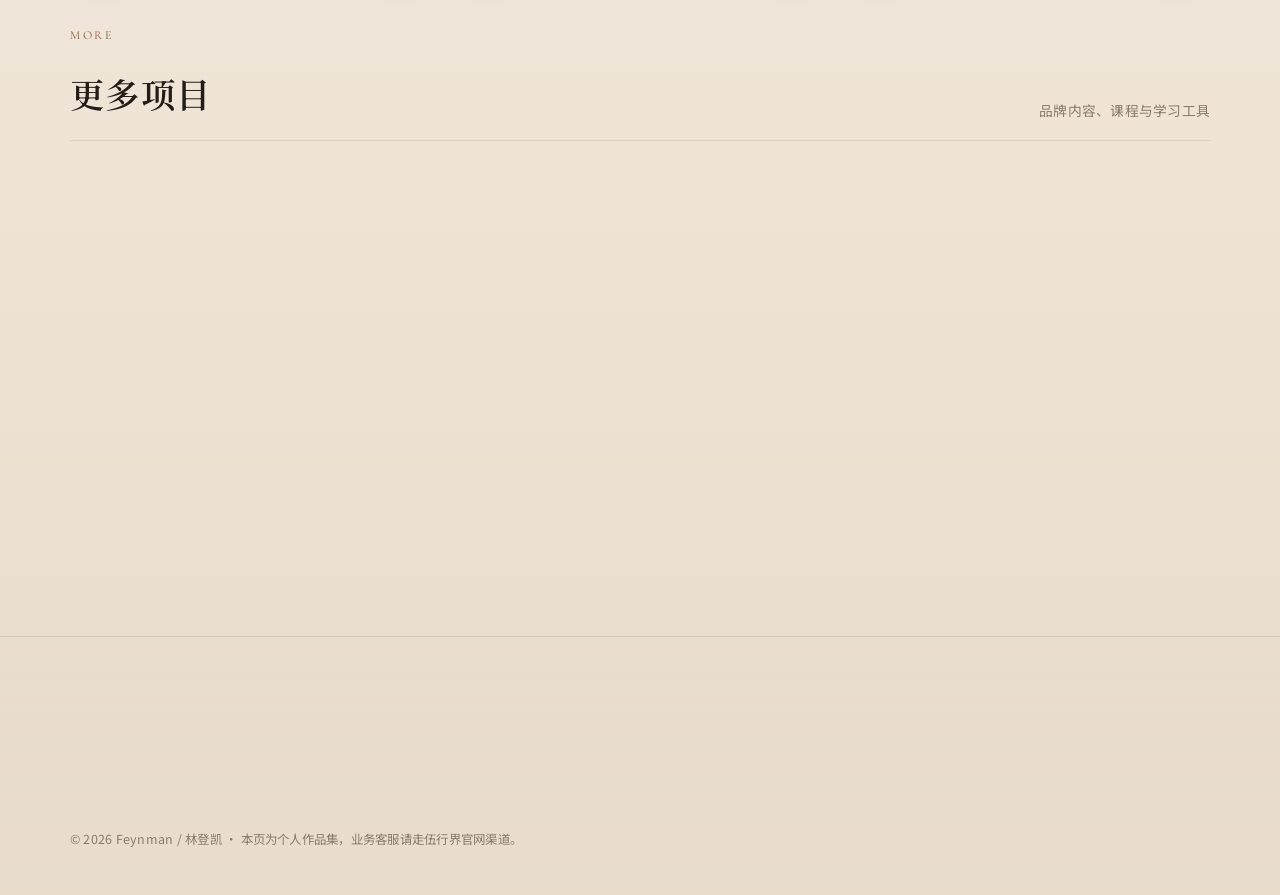
==== commit f5e8ce1f: "Add clickable project case pages and library feature shots Co-authored-by: Feynmen <dengkail02@gmail" ====
--- a/index.html
+++ b/index.html
@@ -108,13 +108,14 @@
 
       <div class="featured-grid">
         <article class="card featured-card" data-reveal data-card-tilt>
-          <a class="card-media" href="https://wuxingjie.vip" target="_blank" rel="noopener noreferrer" tabindex="-1" aria-hidden="true">
+          <a class="card-hit" href="https://wuxingjie.vip" target="_blank" rel="noopener noreferrer">打开伍行界官网商城</a>
+          <div class="card-media" aria-hidden="true">
             <img src="assets/featured-mall.jpg" alt="" width="1280" height="800" loading="eager" decoding="async" />
             <span class="media-vignette"></span>
             <span class="media-glow"></span>
             <span class="media-shine"></span>
             <span class="media-label">Live</span>
-          </a>
+          </div>
           <div class="card-body">
             <div class="card-meta">
               <span class="tag">产品 · 商城</span>
@@ -126,12 +127,13 @@
               面向生活方式与美学产品，兼顾手机端购买体验与品牌表达。
             </p>
             <div class="card-actions">
-              <a class="link" href="https://wuxingjie.vip" target="_blank" rel="noopener noreferrer" data-magnetic>访问站点 →</a>
+              <span class="link">访问站点 →</span>
             </div>
           </div>
         </article>
 
         <article class="card featured-card" data-reveal data-reveal-delay="80" data-card-tilt>
+          <a class="card-hit" href="projects/library.html">查看 Feynman的图书馆功能</a>
           <div class="card-media" aria-hidden="true">
             <img src="assets/featured-library.jpg" alt="" width="1280" height="800" loading="lazy" decoding="async" />
             <span class="media-vignette"></span>
@@ -142,39 +144,40 @@
           <div class="card-body">
             <div class="card-meta">
               <span class="tag">阅读器 · PWA</span>
-              <span class="tag muted">案例说明</span>
+              <span class="tag muted">功能页</span>
             </div>
             <h3>Feynman的图书馆</h3>
             <p>
               柏拉图阅读器：竖排分页、真机可装成主屏 PWA、注释与阅读节奏优化。
-              面向深度阅读场景打磨交互；内容与账号为登录访问，此处仅作产品案例介绍。
+              面向深度阅读场景打磨交互；线上版需登录，这里用功能页展示能力。
             </p>
             <div class="card-actions">
-              <span class="note">登录访问 · 不开放公开试读链接</span>
+              <span class="link">查看功能 →</span>
             </div>
           </div>
         </article>
 
         <article class="card featured-card" data-reveal data-reveal-delay="160" data-card-tilt>
+          <a class="card-hit" href="https://demo.wuxingjie.vip/" target="_blank" rel="noopener noreferrer">打开伍行界账本演示</a>
           <div class="card-media" aria-hidden="true">
             <img src="assets/featured-ledger.jpg" alt="" width="1280" height="800" loading="lazy" decoding="async" />
             <span class="media-vignette"></span>
             <span class="media-glow"></span>
             <span class="media-shine"></span>
-            <span class="media-label">Case</span>
+            <span class="media-label">Live</span>
           </div>
           <div class="card-body">
             <div class="card-meta">
               <span class="tag">后台 · 运营</span>
-              <span class="tag muted">案例说明</span>
+              <span class="tag muted">演示站点</span>
             </div>
             <h3>伍行界账本</h3>
             <p>
-              库存、订单、客户档案与直播补单等运营能力打通的内部账本。
-              支撑商城与线下课程协同；生产后台不对外公开，仅作系统设计案例展示。
+              库存、订单、客户档案与直播补单等运营能力打通的账本系统。
+              支撑商城与线下课程协同；可打开演示站查看真实界面与流程。
             </p>
             <div class="card-actions">
-              <span class="note">内部系统 · 无公开入口</span>
+              <span class="link">打开演示 →</span>
             </div>
           </div>
         </article>
@@ -192,6 +195,7 @@
 
       <div class="more-grid">
         <article class="mini" data-reveal data-card-tilt>
+          <a class="mini-hit" href="https://wuxingjie.vip/academy.html" target="_blank" rel="noopener noreferrer">打开一米学院</a>
           <div class="mini-index" aria-hidden="true">01</div>
           <div class="card-meta">
             <span class="tag muted">课程平台</span>
@@ -199,11 +203,12 @@
           <h3>一米学院</h3>
           <p>伍行界线上课程专区：视频、音频与图文讲解，按分区浏览学习内容。</p>
           <div class="links">
-            <a href="https://wuxingjie.vip/academy.html" target="_blank" rel="noopener noreferrer" data-magnetic>打开学院 →</a>
+            <span class="link">打开学院 →</span>
           </div>
         </article>
 
         <article class="mini" data-reveal data-reveal-delay="60" data-card-tilt>
+          <a class="mini-hit" href="https://wuxingjie.vip/brand.html" target="_blank" rel="noopener noreferrer">阅读品牌手册</a>
           <div class="mini-index" aria-hidden="true">02</div>
           <div class="card-meta">
             <span class="tag muted">品牌叙事</span>
@@ -211,11 +216,12 @@
           <h3>品牌手册</h3>
           <p>「人在五行的世界里」——初心、一米空间与品牌四个面向的线上手册。</p>
           <div class="links">
-            <a href="https://wuxingjie.vip/brand.html" target="_blank" rel="noopener noreferrer" data-magnetic>阅读手册 →</a>
+            <span class="link">阅读手册 →</span>
           </div>
         </article>
 
         <article class="mini" data-reveal data-reveal-delay="120" data-card-tilt>
+          <a class="mini-hit" href="projects/courseware.html">查看课程与互动课件功能</a>
           <div class="mini-index" aria-hidden="true">03</div>
           <div class="card-meta">
             <span class="tag muted">课件 · 互动</span>
@@ -226,11 +232,12 @@
             把现场讲授做成可点击、可带走的数字教材。
           </p>
           <div class="links">
-            <span class="plain">暂无公开链接 · 案例介绍</span>
+            <span class="link">查看功能 →</span>
           </div>
         </article>
 
         <article class="mini" data-reveal data-reveal-delay="180" data-card-tilt>
+          <a class="mini-hit" href="projects/ai-assistants.html">查看 AI 学习助手功能</a>
           <div class="mini-index" aria-hidden="true">04</div>
           <div class="card-meta">
             <span class="tag muted">AI 工具</span>
@@ -241,7 +248,7 @@
             辅助阅读与复盘。个人工具向，不作为对外产品发布。
           </p>
           <div class="links">
-            <span class="plain">个人工具 · 仅介绍</span>
+            <span class="link">查看功能 →</span>
           </div>
         </article>
       </div>
--- a/styles.css
+++ b/styles.css
@@ -1270,3 +1270,54 @@
     display: none !important;
   }
 }
+
+/* —— Full-card hit targets —— */
+.card,
+.mini {
+  position: relative;
+}
+
+.card-hit,
+.mini-hit {
+  position: absolute;
+  inset: 0;
+  z-index: 4;
+  border-radius: inherit;
+  color: transparent !important;
+  text-indent: -9999px;
+  overflow: hidden;
+  white-space: nowrap;
+}
+
+.card-hit:focus-visible,
+.mini-hit:focus-visible {
+  outline: 2px solid var(--accent);
+  outline-offset: 3px;
+  text-indent: 0;
+  color: transparent !important;
+}
+
+.card-actions .link,
+.mini .links .link {
+  pointer-events: none;
+  position: relative;
+  z-index: 1;
+}
+
+.card-actions .link {
+  font-size: 0.88rem;
+  color: var(--accent);
+  border-bottom: 1px solid transparent;
+  padding-bottom: 1px;
+}
+
+.card:hover .card-actions .link,
+.mini:hover .links .link {
+  border-bottom-color: var(--accent);
+  color: var(--accent-deep);
+}
+
+.mini .links .link {
+  font-size: 0.84rem;
+  color: var(--accent);
+}
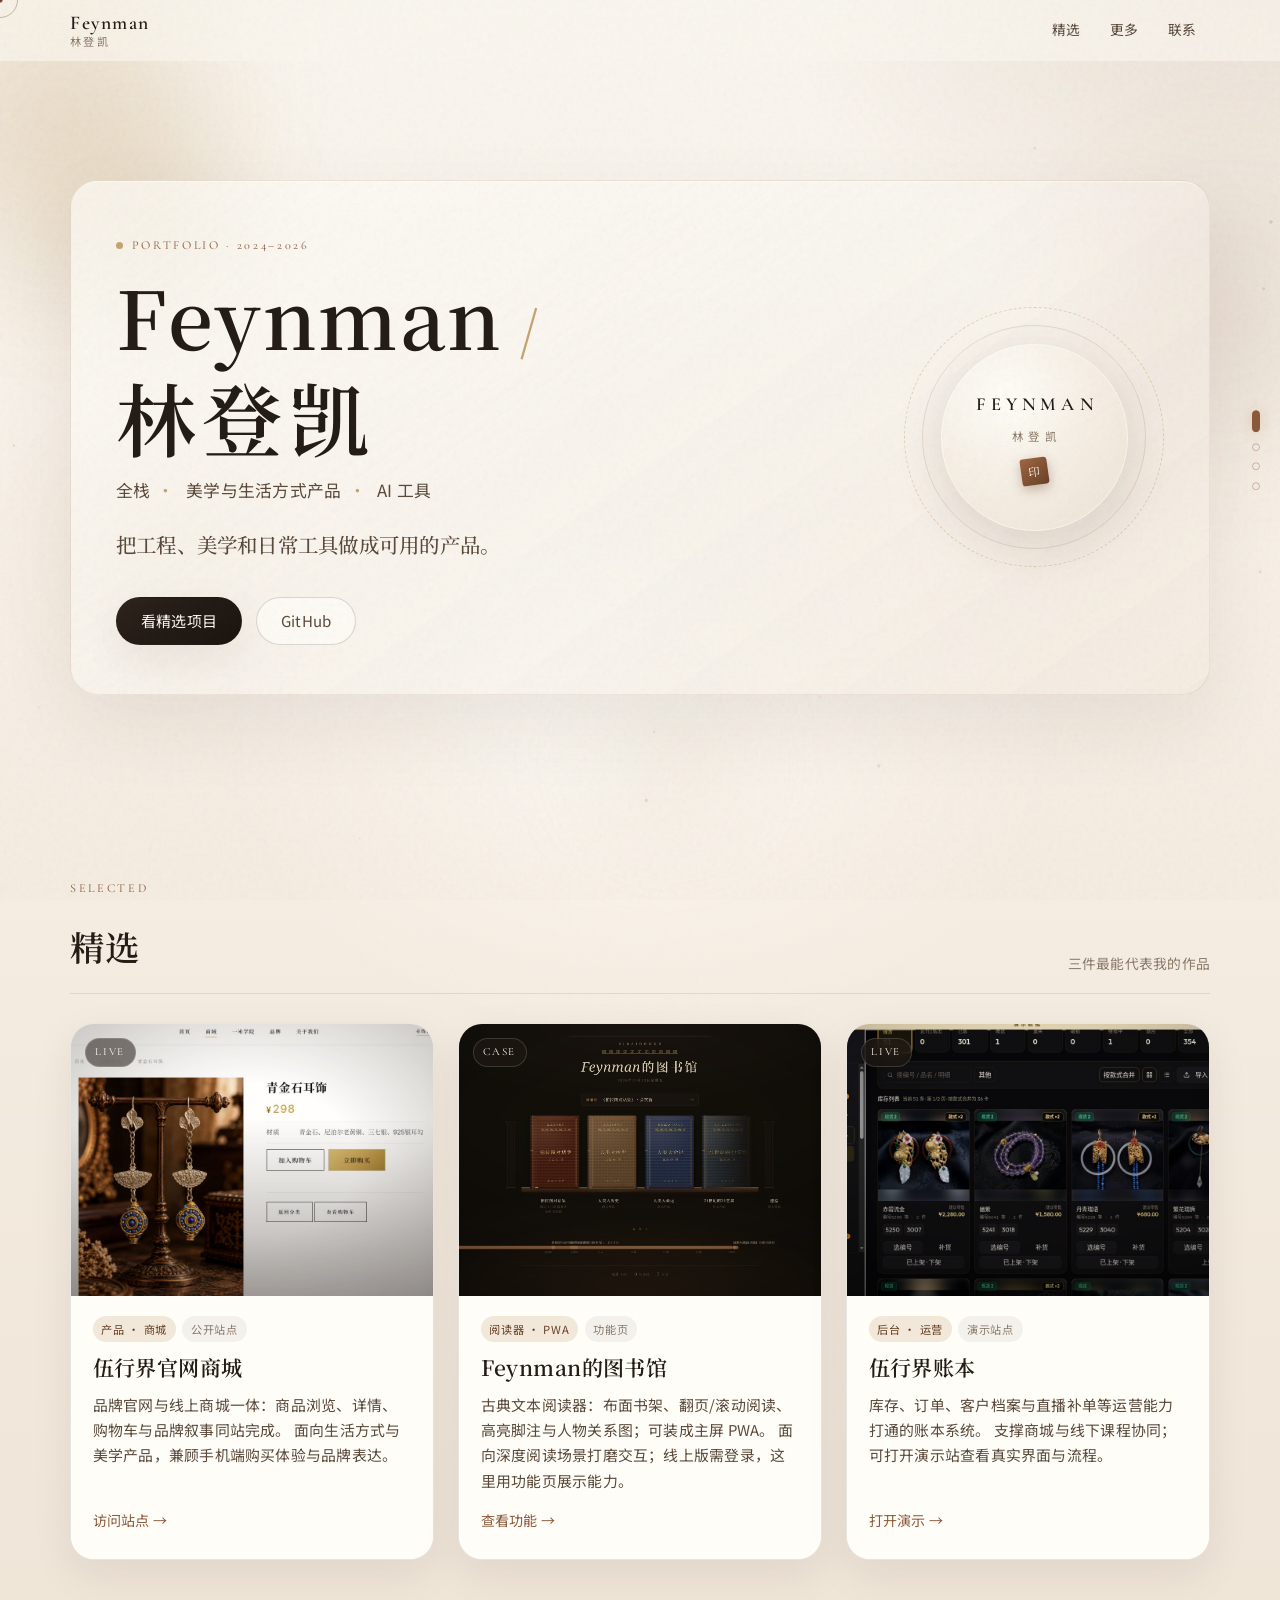
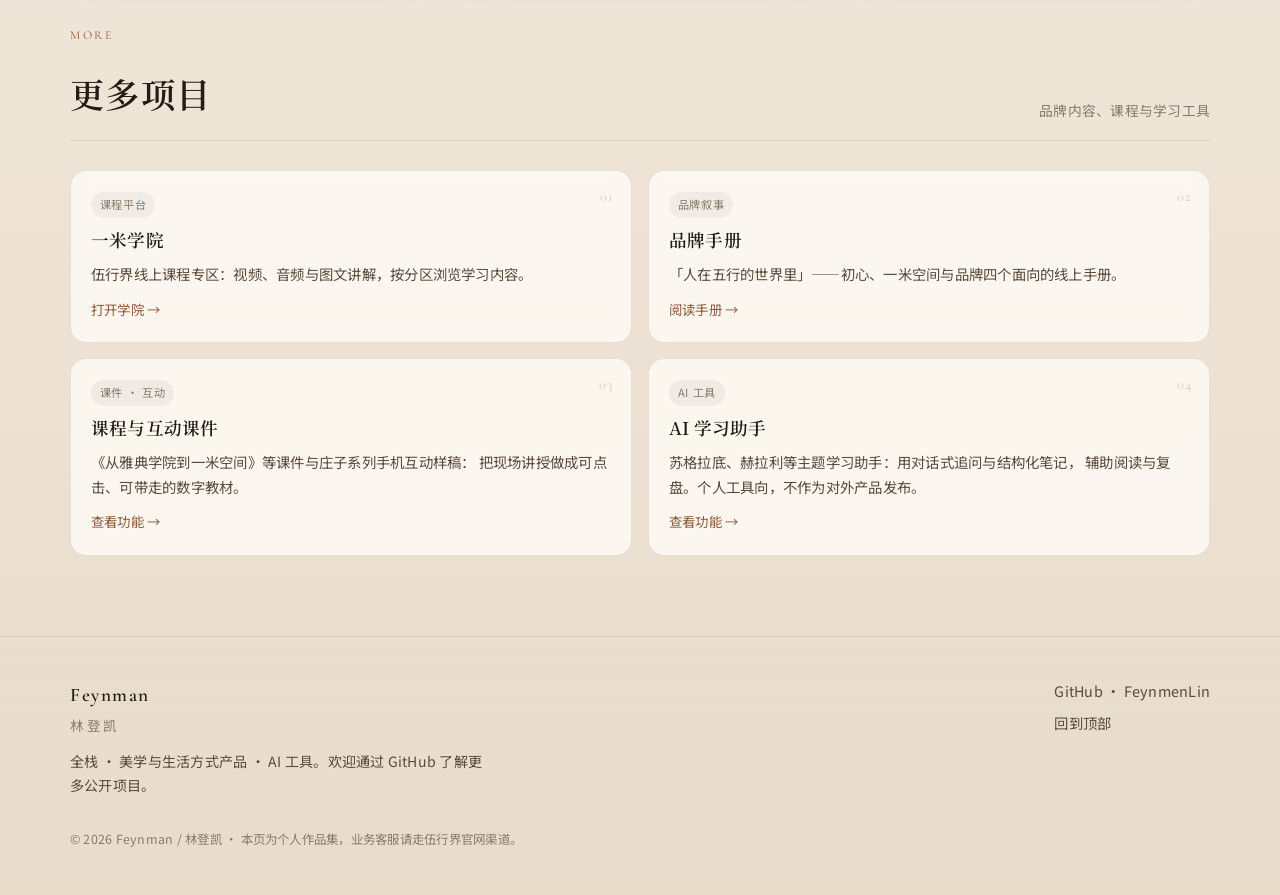
==== commit 8c8ef509: "Update library card blurb for reading modes Co-authored-by: Feynmen <dengkail02@gmail.com>" ====
--- a/index.html
+++ b/index.html
@@ -148,7 +148,7 @@
             </div>
             <h3>Feynman的图书馆</h3>
             <p>
-              柏拉图阅读器：竖排分页、真机可装成主屏 PWA、注释与阅读节奏优化。
+              古典文本阅读器：布面书架、翻页/滚动阅读、高亮脚注与人物关系图；可装成主屏 PWA。
               面向深度阅读场景打磨交互；线上版需登录，这里用功能页展示能力。
             </p>
             <div class="card-actions">
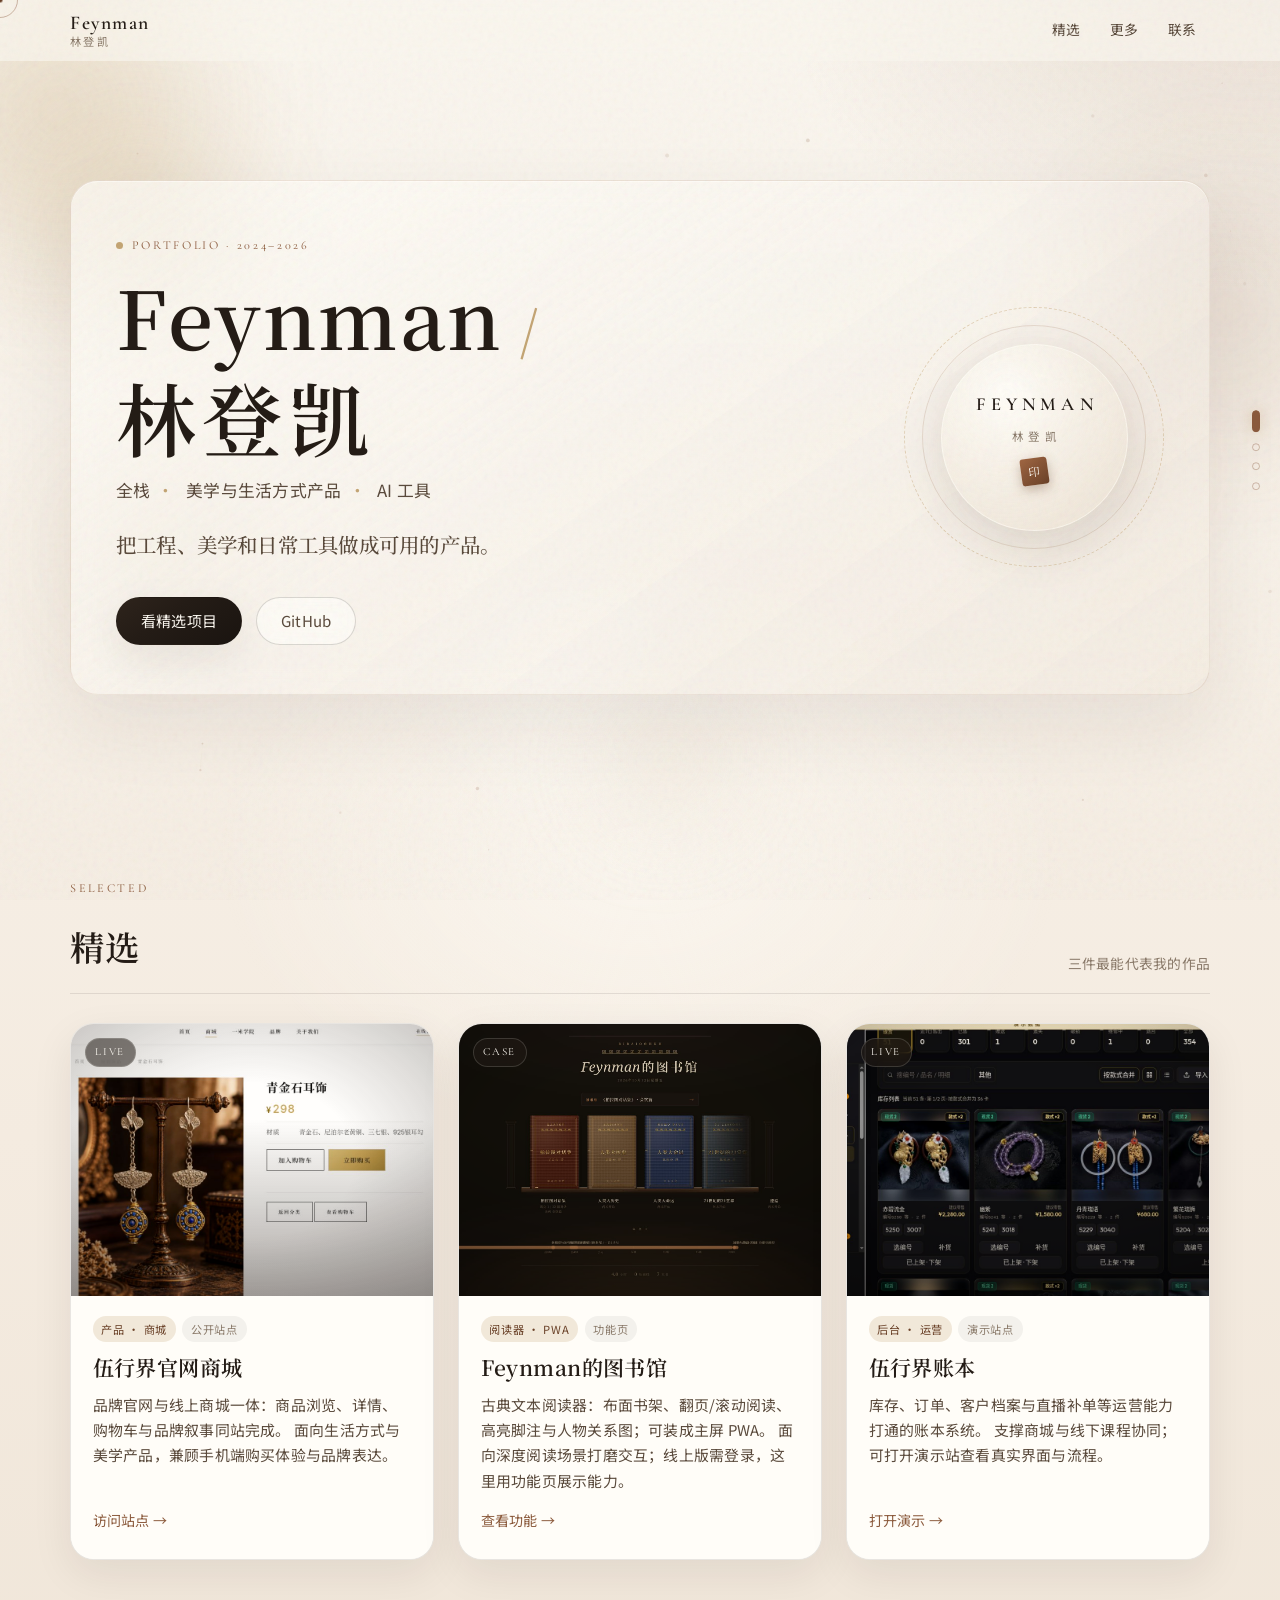
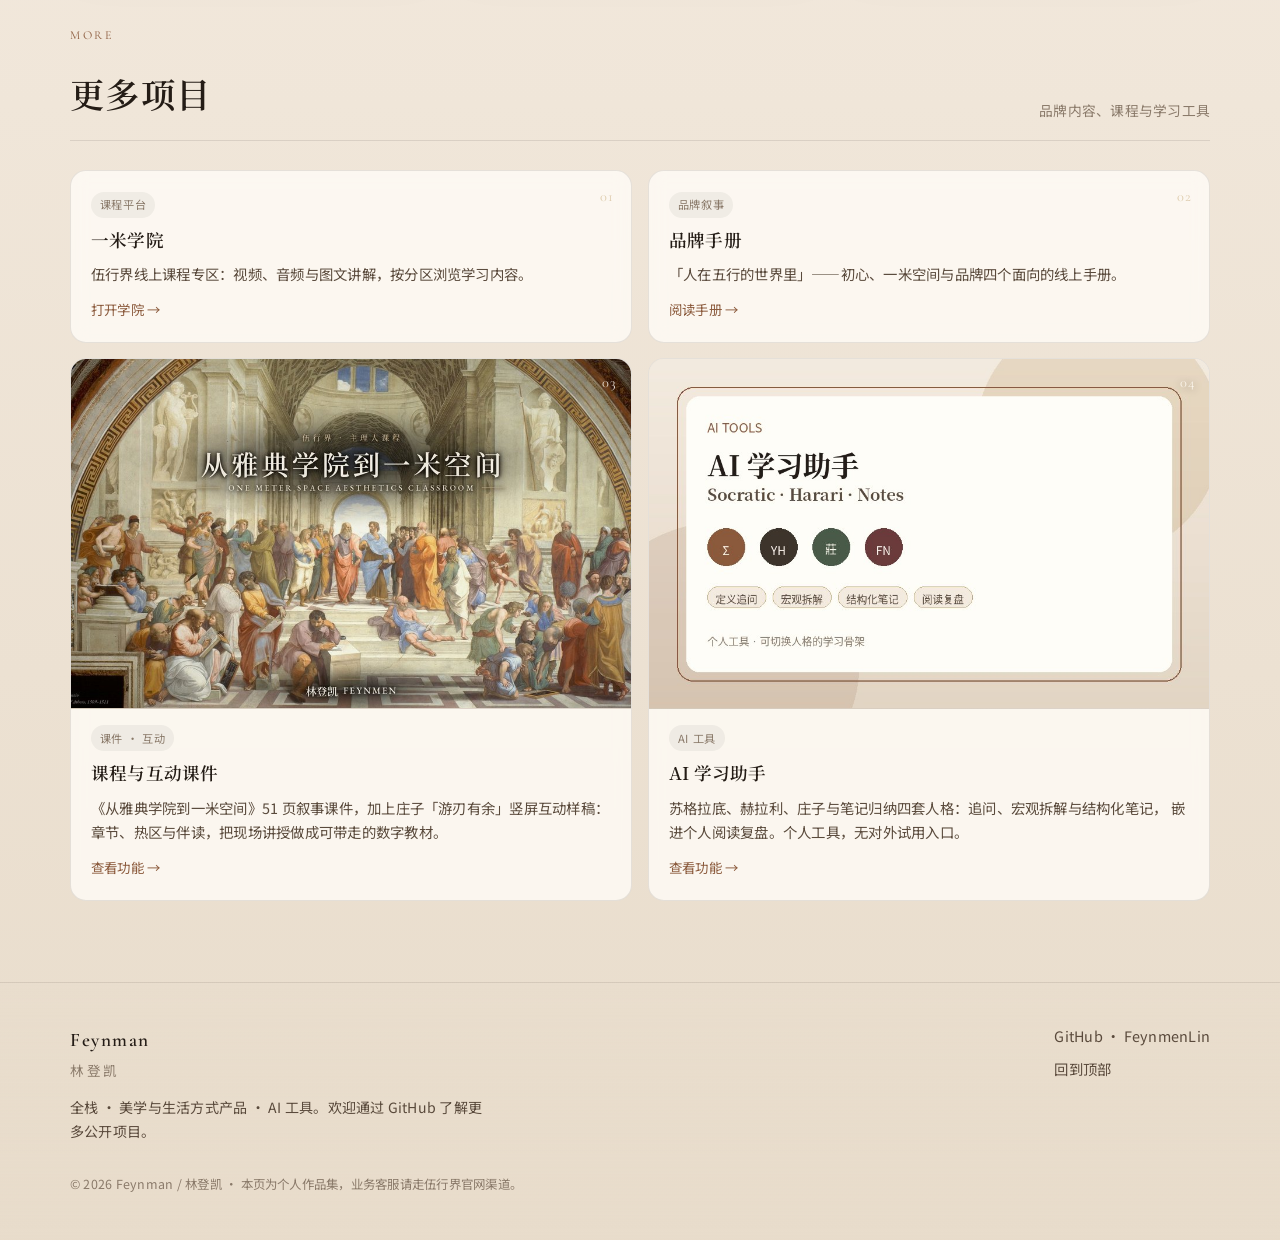
==== commit ec957a3f: "Polish case pages: courseware shots and AI roster Co-authored-by: Feynmen <dengkail02@gmail.com>" ====
--- a/index.html
+++ b/index.html
@@ -220,32 +220,38 @@
           </div>
         </article>
 
-        <article class="mini" data-reveal data-reveal-delay="120" data-card-tilt>
+        <article class="mini has-thumb" data-reveal data-reveal-delay="120" data-card-tilt>
           <a class="mini-hit" href="projects/courseware.html">查看课程与互动课件功能</a>
+          <div class="mini-media" aria-hidden="true">
+            <img src="assets/mini-courseware.jpg" alt="" width="960" height="600" loading="lazy" decoding="async" />
+          </div>
           <div class="mini-index" aria-hidden="true">03</div>
           <div class="card-meta">
             <span class="tag muted">课件 · 互动</span>
           </div>
           <h3>课程与互动课件</h3>
           <p>
-            《从雅典学院到一米空间》等课件与庄子系列手机互动样稿：
-            把现场讲授做成可点击、可带走的数字教材。
+            《从雅典学院到一米空间》51 页叙事课件，加上庄子「游刃有余」竖屏互动样稿：
+            章节、热区与伴读，把现场讲授做成可带走的数字教材。
           </p>
           <div class="links">
             <span class="link">查看功能 →</span>
           </div>
         </article>
 
-        <article class="mini" data-reveal data-reveal-delay="180" data-card-tilt>
+        <article class="mini has-thumb" data-reveal data-reveal-delay="180" data-card-tilt>
           <a class="mini-hit" href="projects/ai-assistants.html">查看 AI 学习助手功能</a>
+          <div class="mini-media" aria-hidden="true">
+            <img src="assets/mini-ai.jpg" alt="" width="960" height="600" loading="lazy" decoding="async" />
+          </div>
           <div class="mini-index" aria-hidden="true">04</div>
           <div class="card-meta">
             <span class="tag muted">AI 工具</span>
           </div>
           <h3>AI 学习助手</h3>
           <p>
-            苏格拉底、赫拉利等主题学习助手：用对话式追问与结构化笔记，
-            辅助阅读与复盘。个人工具向，不作为对外产品发布。
+            苏格拉底、赫拉利、庄子与笔记归纳四套人格：追问、宏观拆解与结构化笔记，
+            嵌进个人阅读复盘。个人工具，无对外试用入口。
           </p>
           <div class="links">
             <span class="link">查看功能 →</span>
--- a/styles.css
+++ b/styles.css
@@ -1049,6 +1049,46 @@
   box-shadow: var(--shadow);
 }
 
+
+.mini.has-thumb {
+  padding-top: 0;
+}
+
+.mini-media {
+  position: relative;
+  margin: 0 -1.25rem 0.55rem;
+  width: calc(100% + 2.5rem);
+  aspect-ratio: 16 / 10;
+  overflow: hidden;
+  border-bottom: 1px solid var(--line);
+  background:
+    linear-gradient(135deg, #e8dccb, #f4ebe0 55%, #d9c9b2);
+}
+
+.mini-media img {
+  width: 100%;
+  height: 100%;
+  object-fit: cover;
+  object-position: center;
+  transition: transform 0.55s var(--ease-out);
+}
+
+.mini:hover .mini-media img {
+  transform: scale(1.04);
+}
+
+.mini.has-thumb .mini-index {
+  top: 0.75rem;
+  right: 0.9rem;
+  z-index: 2;
+  color: rgba(255, 250, 242, 0.88);
+  text-shadow: 0 1px 8px rgba(36, 28, 22, 0.45);
+}
+
+.mini.has-thumb:hover .mini-index {
+  color: #fffaf2;
+}
+
 .mini-index {
   position: absolute;
   top: 0.9rem;
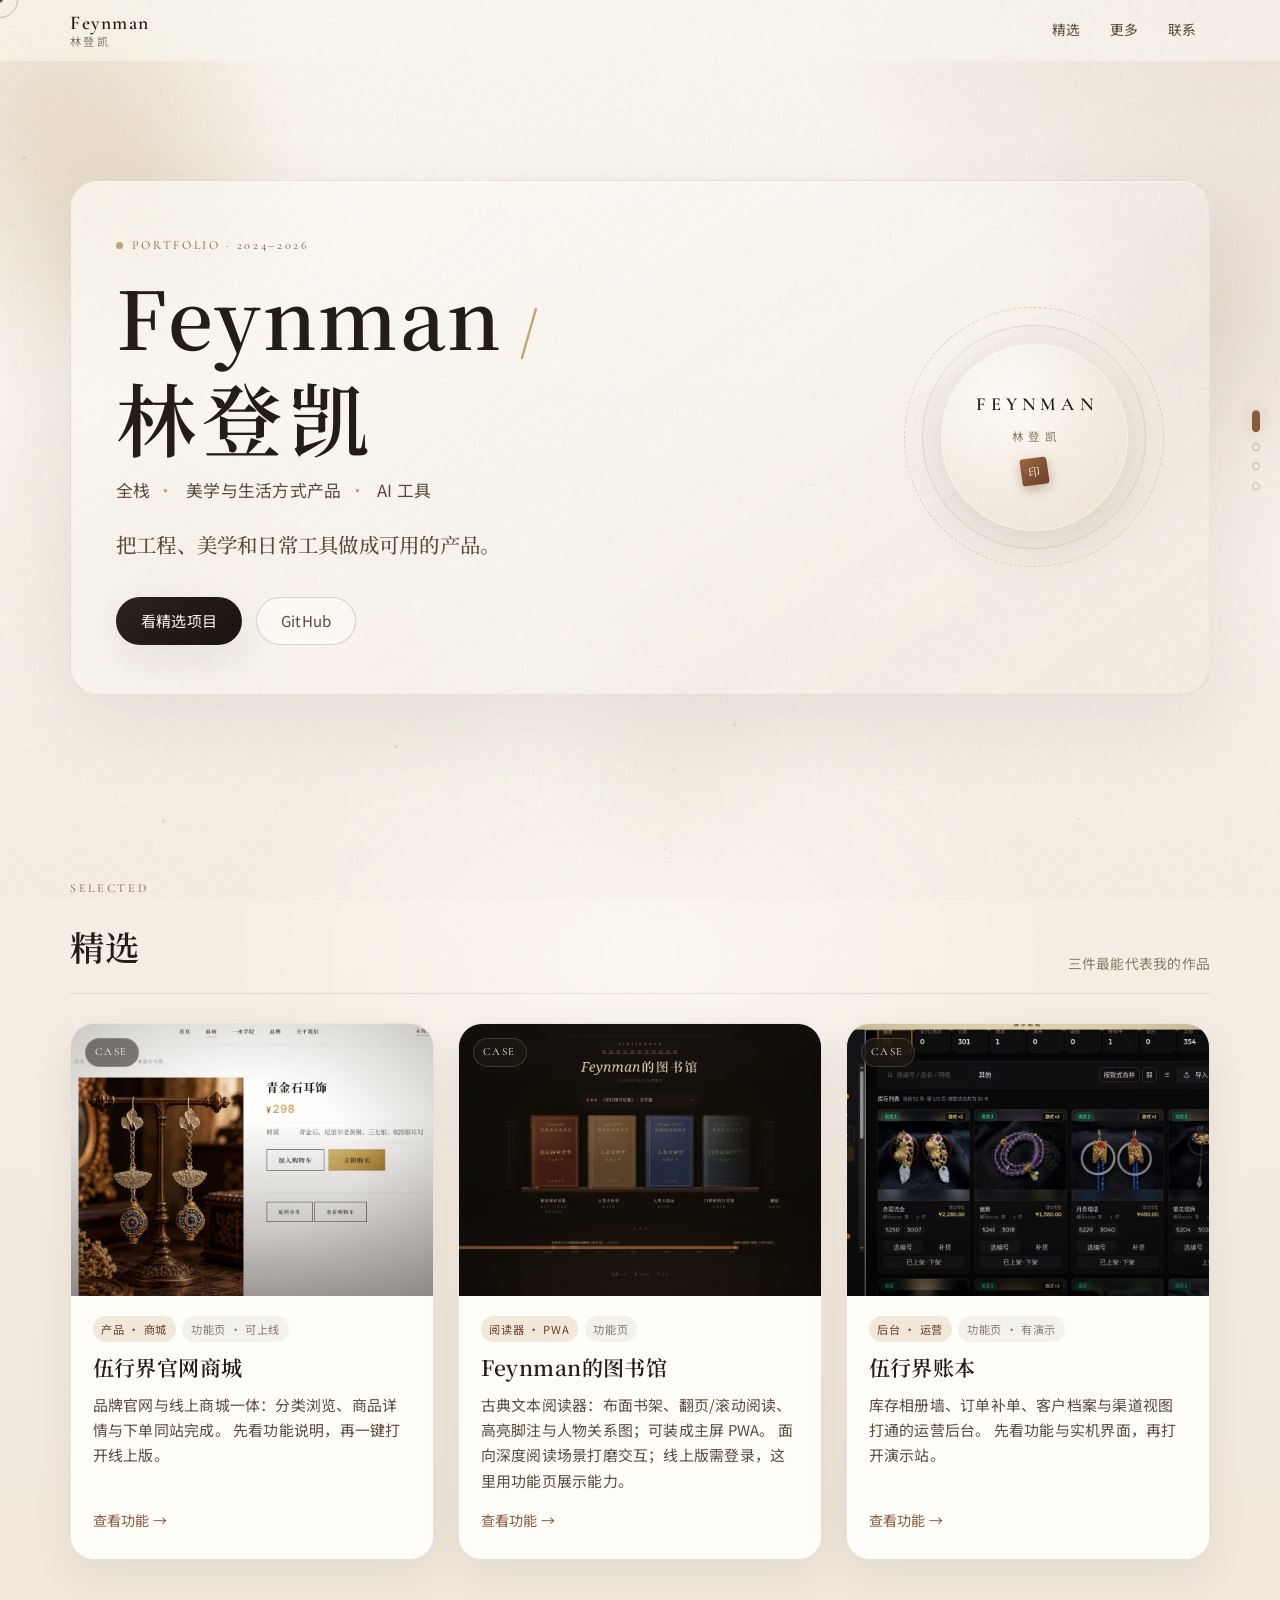
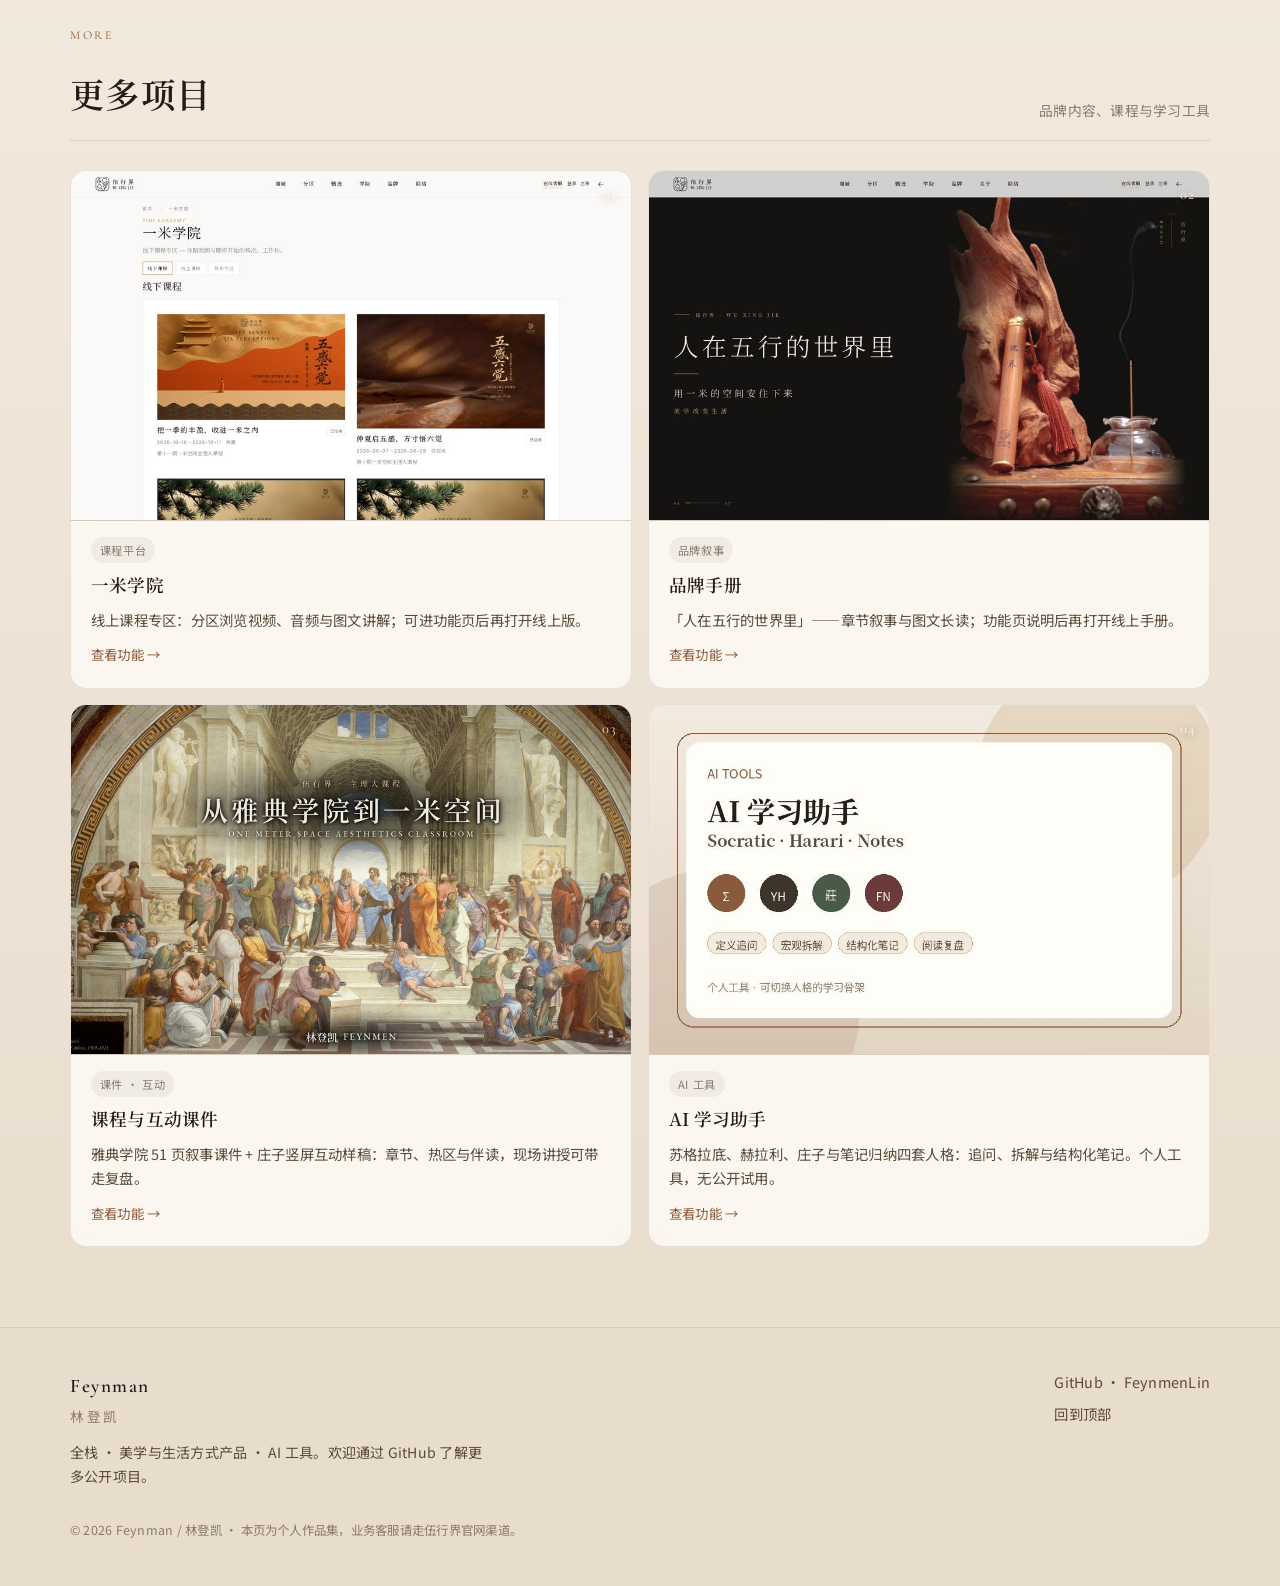
==== commit 9e79f7f3: "Deep polish: case pages, favicon, OG, manifest, 404, sitemap Co-authored-by: Feynmen <dengkail02@gma" ====
--- a/index.html
+++ b/index.html
@@ -9,13 +9,27 @@
   <meta property="og:description" content="把工程、美学和日常工具做成可用的产品。" />
   <meta property="og:type" content="website" />
   <meta name="theme-color" content="#f4ebe0" />
+  <meta property="og:url" content="https://feynmenlin.github.io/feynman-portfolio/" />
+  <meta property="og:image" content="https://feynmenlin.github.io/feynman-portfolio/assets/og-cover.jpg" />
+  <meta property="og:image:width" content="1200" />
+  <meta property="og:image:height" content="630" />
+  <meta property="og:locale" content="zh_CN" />
+  <meta name="twitter:card" content="summary_large_image" />
+  <meta name="twitter:title" content="Feynman / 林登凯 · 作品集" />
+  <meta name="twitter:description" content="把工程、美学和日常工具做成可用的产品。" />
+  <meta name="twitter:image" content="https://feynmenlin.github.io/feynman-portfolio/assets/og-cover.jpg" />
+  <link rel="canonical" href="https://feynmenlin.github.io/feynman-portfolio/" />
+  <link rel="icon" href="assets/favicon.svg" type="image/svg+xml" />
+  <link rel="icon" href="assets/favicon-32.png" type="image/png" sizes="32x32" />
+  <link rel="apple-touch-icon" href="assets/apple-touch-icon.png" />
+  <link rel="manifest" href="site.webmanifest" />
   <title>Feynman / 林登凯 · 作品集</title>
   <link rel="preconnect" href="https://fonts.googleapis.com" />
   <link rel="preconnect" href="https://fonts.gstatic.com" crossorigin />
   <link href="https://fonts.googleapis.com/css2?family=Cormorant+Garamond:ital,wght@0,500;0,600;1,500&family=Noto+Sans+SC:wght@400;500;600&family=Noto+Serif+SC:wght@500;600&display=swap" rel="stylesheet" />
   <link rel="stylesheet" href="styles.css" />
 </head>
-<body>
+<body class="is-loading">
   <div class="grain" aria-hidden="true"></div>
   <canvas class="dot-field" id="dot-field" aria-hidden="true"></canvas>
   <div class="scroll-progress" id="scroll-progress" aria-hidden="true"></div>
@@ -24,11 +38,11 @@
 
   <a class="skip" href="#main">跳到正文</a>
 
-  <aside class="section-rail" aria-hidden="true">
-    <a href="#top" data-rail="top" title="首页"></a>
-    <a href="#featured" data-rail="featured" title="精选"></a>
-    <a href="#more" data-rail="more" title="更多"></a>
-    <a href="#contact" data-rail="contact" title="联系"></a>
+  <aside class="section-rail" aria-label="章节导航">
+    <a href="#top" data-rail="top" title="首页" aria-label="首页"></a>
+    <a href="#featured" data-rail="featured" title="精选" aria-label="精选"></a>
+    <a href="#more" data-rail="more" title="更多" aria-label="更多"></a>
+    <a href="#contact" data-rail="contact" title="联系" aria-label="联系"></a>
   </aside>
 
   <header class="topnav" id="topnav">
@@ -108,34 +122,34 @@
 
       <div class="featured-grid">
         <article class="card featured-card" data-reveal data-card-tilt>
-          <a class="card-hit" href="https://wuxingjie.vip" target="_blank" rel="noopener noreferrer">打开伍行界官网商城</a>
-          <div class="card-media" aria-hidden="true">
-            <img src="assets/featured-mall.jpg" alt="" width="1280" height="800" loading="eager" decoding="async" />
+          <a class="card-hit" href="projects/mall.html">查看伍行界官网商城功能</a>
+          <div class="card-media">
+            <img src="assets/featured-mall.jpg" alt="伍行界商城封面：青金石耳饰详情" width="1280" height="800" loading="eager" decoding="async" />
             <span class="media-vignette"></span>
             <span class="media-glow"></span>
             <span class="media-shine"></span>
-            <span class="media-label">Live</span>
+            <span class="media-label">Case</span>
           </div>
           <div class="card-body">
             <div class="card-meta">
               <span class="tag">产品 · 商城</span>
-              <span class="tag muted">公开站点</span>
+              <span class="tag muted">功能页 · 可上线</span>
             </div>
             <h3>伍行界官网商城</h3>
             <p>
-              品牌官网与线上商城一体：商品浏览、详情、购物车与品牌叙事同站完成。
-              面向生活方式与美学产品，兼顾手机端购买体验与品牌表达。
+              品牌官网与线上商城一体：分类浏览、商品详情与下单同站完成。
+              先看功能说明，再一键打开线上版。
             </p>
             <div class="card-actions">
-              <span class="link">访问站点 →</span>
+              <span class="link">查看功能 →</span>
             </div>
           </div>
         </article>
 
         <article class="card featured-card" data-reveal data-reveal-delay="80" data-card-tilt>
           <a class="card-hit" href="projects/library.html">查看 Feynman的图书馆功能</a>
-          <div class="card-media" aria-hidden="true">
-            <img src="assets/featured-library.jpg" alt="" width="1280" height="800" loading="lazy" decoding="async" />
+          <div class="card-media">
+            <img src="assets/featured-library.jpg" alt="图书馆封面：古典书架与阅读界面" width="1280" height="800" loading="lazy" decoding="async" />
             <span class="media-vignette"></span>
             <span class="media-glow"></span>
             <span class="media-shine"></span>
@@ -158,26 +172,26 @@
         </article>
 
         <article class="card featured-card" data-reveal data-reveal-delay="160" data-card-tilt>
-          <a class="card-hit" href="https://demo.wuxingjie.vip/" target="_blank" rel="noopener noreferrer">打开伍行界账本演示</a>
-          <div class="card-media" aria-hidden="true">
-            <img src="assets/featured-ledger.jpg" alt="" width="1280" height="800" loading="lazy" decoding="async" />
+          <a class="card-hit" href="projects/ledger.html">查看伍行界账本功能</a>
+          <div class="card-media">
+            <img src="assets/featured-ledger.jpg" alt="账本封面：库存相册墙" width="1280" height="800" loading="lazy" decoding="async" />
             <span class="media-vignette"></span>
             <span class="media-glow"></span>
             <span class="media-shine"></span>
-            <span class="media-label">Live</span>
+            <span class="media-label">Case</span>
           </div>
           <div class="card-body">
             <div class="card-meta">
               <span class="tag">后台 · 运营</span>
-              <span class="tag muted">演示站点</span>
+              <span class="tag muted">功能页 · 有演示</span>
             </div>
             <h3>伍行界账本</h3>
             <p>
-              库存、订单、客户档案与直播补单等运营能力打通的账本系统。
-              支撑商城与线下课程协同；可打开演示站查看真实界面与流程。
+              库存相册墙、订单补单、客户档案与渠道视图打通的运营后台。
+              先看功能与实机界面，再打开演示站。
             </p>
             <div class="card-actions">
-              <span class="link">打开演示 →</span>
+              <span class="link">查看功能 →</span>
             </div>
           </div>
         </article>
@@ -194,36 +208,42 @@
       </div>
 
       <div class="more-grid">
-        <article class="mini" data-reveal data-card-tilt>
-          <a class="mini-hit" href="https://wuxingjie.vip/academy.html" target="_blank" rel="noopener noreferrer">打开一米学院</a>
+        <article class="mini has-thumb" data-reveal data-card-tilt>
+          <a class="mini-hit" href="projects/academy.html">查看一米学院功能</a>
+          <div class="mini-media">
+            <img src="assets/mini-academy.jpg" alt="一米学院课程分区缩略图" width="960" height="600" loading="lazy" decoding="async" />
+          </div>
           <div class="mini-index" aria-hidden="true">01</div>
           <div class="card-meta">
             <span class="tag muted">课程平台</span>
           </div>
           <h3>一米学院</h3>
-          <p>伍行界线上课程专区：视频、音频与图文讲解，按分区浏览学习内容。</p>
+          <p>线上课程专区：分区浏览视频、音频与图文讲解；可进功能页后再打开线上版。</p>
           <div class="links">
-            <span class="link">打开学院 →</span>
-          </div>
-        </article>
-
-        <article class="mini" data-reveal data-reveal-delay="60" data-card-tilt>
-          <a class="mini-hit" href="https://wuxingjie.vip/brand.html" target="_blank" rel="noopener noreferrer">阅读品牌手册</a>
+            <span class="link">查看功能 →</span>
+          </div>
+        </article>
+
+        <article class="mini has-thumb" data-reveal data-reveal-delay="60" data-card-tilt>
+          <a class="mini-hit" href="projects/brand.html">查看品牌手册功能</a>
+          <div class="mini-media">
+            <img src="assets/mini-brand.jpg" alt="品牌手册章节页缩略图" width="960" height="600" loading="lazy" decoding="async" />
+          </div>
           <div class="mini-index" aria-hidden="true">02</div>
           <div class="card-meta">
             <span class="tag muted">品牌叙事</span>
           </div>
           <h3>品牌手册</h3>
-          <p>「人在五行的世界里」——初心、一米空间与品牌四个面向的线上手册。</p>
+          <p>「人在五行的世界里」——章节叙事与图文长读；功能页说明后再打开线上手册。</p>
           <div class="links">
-            <span class="link">阅读手册 →</span>
+            <span class="link">查看功能 →</span>
           </div>
         </article>
 
         <article class="mini has-thumb" data-reveal data-reveal-delay="120" data-card-tilt>
           <a class="mini-hit" href="projects/courseware.html">查看课程与互动课件功能</a>
-          <div class="mini-media" aria-hidden="true">
-            <img src="assets/mini-courseware.jpg" alt="" width="960" height="600" loading="lazy" decoding="async" />
+          <div class="mini-media">
+            <img src="assets/mini-courseware.jpg" alt="雅典学院课件封面缩略图" width="960" height="600" loading="lazy" decoding="async" />
           </div>
           <div class="mini-index" aria-hidden="true">03</div>
           <div class="card-meta">
@@ -231,8 +251,7 @@
           </div>
           <h3>课程与互动课件</h3>
           <p>
-            《从雅典学院到一米空间》51 页叙事课件，加上庄子「游刃有余」竖屏互动样稿：
-            章节、热区与伴读，把现场讲授做成可带走的数字教材。
+            雅典学院 51 页叙事课件 + 庄子竖屏互动样稿：章节、热区与伴读，现场讲授可带走复盘。
           </p>
           <div class="links">
             <span class="link">查看功能 →</span>
@@ -241,8 +260,8 @@
 
         <article class="mini has-thumb" data-reveal data-reveal-delay="180" data-card-tilt>
           <a class="mini-hit" href="projects/ai-assistants.html">查看 AI 学习助手功能</a>
-          <div class="mini-media" aria-hidden="true">
-            <img src="assets/mini-ai.jpg" alt="" width="960" height="600" loading="lazy" decoding="async" />
+          <div class="mini-media">
+            <img src="assets/mini-ai.jpg" alt="AI 学习助手名册缩略图" width="960" height="600" loading="lazy" decoding="async" />
           </div>
           <div class="mini-index" aria-hidden="true">04</div>
           <div class="card-meta">
@@ -250,8 +269,7 @@
           </div>
           <h3>AI 学习助手</h3>
           <p>
-            苏格拉底、赫拉利、庄子与笔记归纳四套人格：追问、宏观拆解与结构化笔记，
-            嵌进个人阅读复盘。个人工具，无对外试用入口。
+            苏格拉底、赫拉利、庄子与笔记归纳四套人格：追问、拆解与结构化笔记。个人工具，无公开试用。
           </p>
           <div class="links">
             <span class="link">查看功能 →</span>
--- a/styles.css
+++ b/styles.css
@@ -139,7 +139,9 @@
   }
 }
 
+
 .section-rail a {
+  position: relative;
   width: 8px;
   height: 8px;
   border-radius: 50%;
@@ -147,6 +149,11 @@
   background: transparent;
   transition: transform 0.3s var(--ease-out), background 0.3s ease,
     box-shadow 0.3s ease, height 0.3s var(--ease-out), border-radius 0.3s ease;
+}
+.section-rail a::before {
+  content: "";
+  position: absolute;
+  inset: -8px -12px;
 }
 
 .section-rail a.is-active {
@@ -1244,6 +1251,41 @@
   }
 }
 
+
+
+/* —— Focus visibility (keyboard) —— */
+:focus {
+  outline: none;
+}
+:focus-visible {
+  outline: 2px solid var(--accent);
+  outline-offset: 3px;
+}
+.btn:focus-visible,
+.nav-links a:focus-visible,
+.brand:focus-visible,
+.case-back:focus-visible,
+.footer-links a:focus-visible {
+  outline: 2px solid var(--accent);
+  outline-offset: 3px;
+}
+.section-rail a:focus-visible {
+  outline: 2px solid var(--accent);
+  outline-offset: 4px;
+  background: var(--accent-soft);
+}
+
+/* —— First paint fade (hero) —— */
+body.is-loading .hero-panel {
+  opacity: 0;
+  transform: translateY(12px);
+}
+body:not(.is-loading) .hero-panel {
+  opacity: 1;
+  transform: none;
+  transition: opacity 0.7s var(--ease-out), transform 0.7s var(--ease-out), box-shadow 0.4s ease;
+}
+
 @media (prefers-reduced-motion: reduce) {
   html {
     scroll-behavior: auto;
@@ -1309,6 +1351,13 @@
   .cursor-ring {
     display: none !important;
   }
+
+  body.is-loading .hero-panel,
+  body:not(.is-loading) .hero-panel {
+    opacity: 1 !important;
+    transform: none !important;
+    transition: none !important;
+  }
 }
 
 /* —— Full-card hit targets —— */
